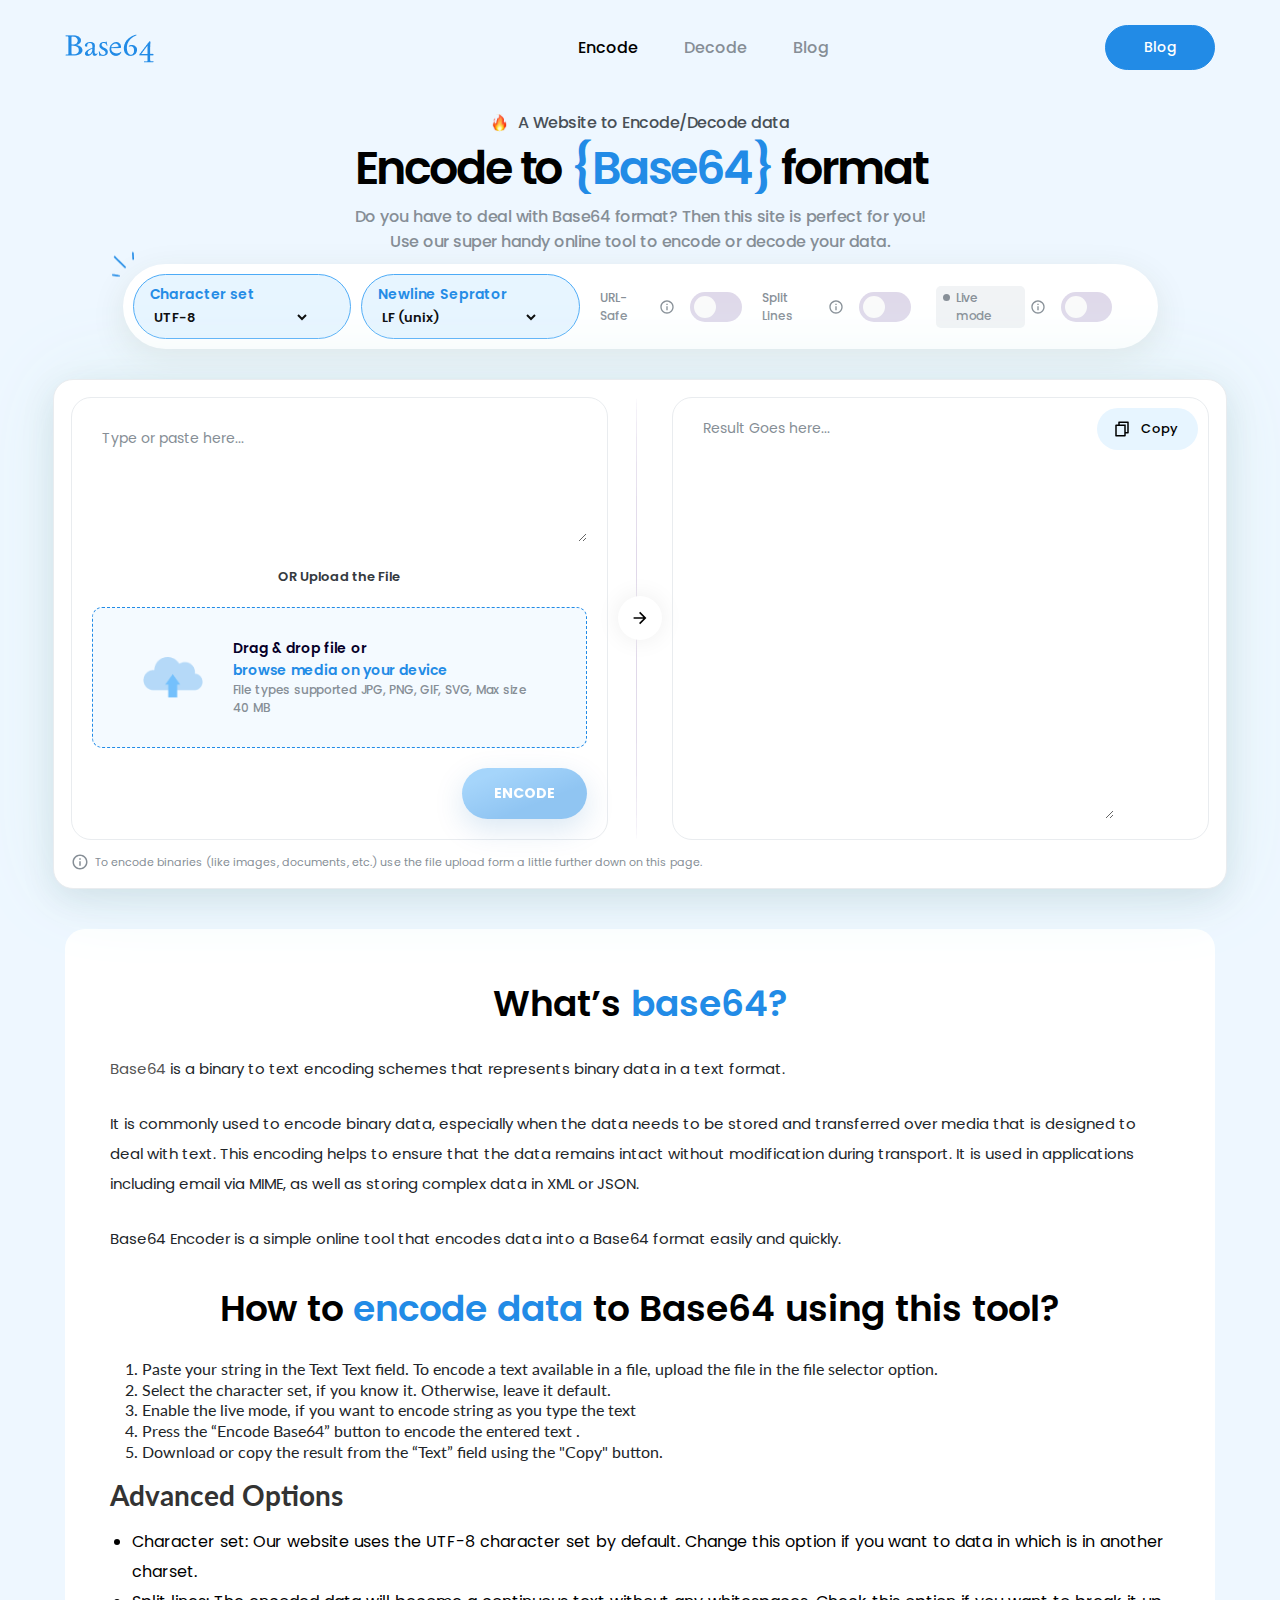
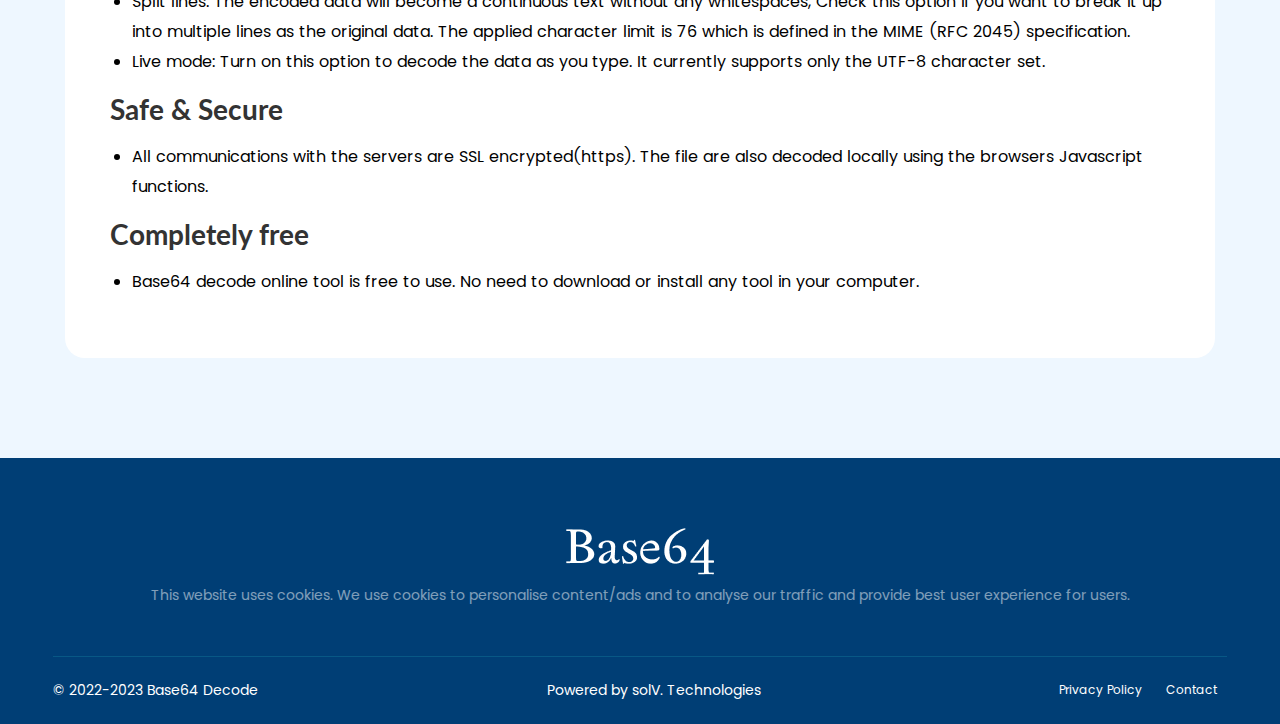
==== index.html @ da5b8008 "Updated the text and other things delivered by Delemont" ====
<!doctype html>
<html dir="ltr" lang="en-US">

<head>
    <title>Base64</title>
    <link type="image/x-icon" rel="shortcut icon" href="assets/images/logoicon.png" />
    <!-- Required meta tags -->
    <meta charset="UTF-8" />
    <meta name="HandheldFriendly" content="true">
    <meta name="viewport" content="width=device-width, initial-scale=1.0" />
    <meta name="description" content="Online tool to Encode data to a Base64 format." />
    <meta name="keywords" content="base64, Encode, online, tool" />
    <meta name="robots" content="index, follow" />
    <meta property="og:url" content="https://www.base64encode.pro/" />
    <meta property="og:site_name" content="Online Base64 Encoder" />
    <meta property="og:type" content="website" />
    <!-- <meta property="og:image" content="https://cdn.base64decode.org/assets/images/b64-fb.webp" />-->
    <meta property="og:title" content="Base64 Encoder - Online" />
    <meta property="og:description" content="Online tool to Encode data to a Base64 format." />
    <meta property="og:locale" content="en_US" />
    <link type="text/css" rel="stylesheet" href="https://fonts.googleapis.com/css?family=Lato:400,700" />
    <link type="text/css" rel="stylesheet" href="assets/css/all.min.css" />
    <link type="text/css" rel="stylesheet" href="assets/css/bootstrap.min.css" />
    <link type="text/css" rel="stylesheet" href="assets/css/jquery.fancybox.min.css" />
    <link type="text/css" rel="stylesheet" href="assets/font/stylesheet.css" />
    <link type="text/css" rel="stylesheet" href="assets/css/styles.css" />
    <link type="text/css" rel="stylesheet" href="assets/css/responsive.css" />
<script type="application/ld+json">
    {
      "@context": "https://schema.org",
      "@type": "SoftwareApplication",
      "name": "Base64 Online Encoder",
      "operatingSystem": "Windows 7, OS X 10.6, Android 1.6",
      "applicationCategory": "Converter",
      "featureList":"Encode data to Base64"
    }
    </script>
    <link type="text/css" rel="stylesheet" href="https://fonts.googleapis.com/css?family=Lato:400,700" />
    <link type="text/css" rel="stylesheet" href="assets/css/all.min.css" />
    <link type="text/css" rel="stylesheet" href="assets/css/bootstrap.min.css" />
    <link type="text/css" rel="stylesheet" href="assets/css/jquery.fancybox.min.css" />
    <link type="text/css" rel="stylesheet" href="assets/css/owl.carousel.min.css" />
    <link type="text/css" rel="stylesheet" href="assets/font/stylesheet.css" />
    <link type="text/css" rel="stylesheet" href="assets/css/styles.css" />
    <link type="text/css" rel="stylesheet" href="assets/css/responsive.css" />

</head>

<body>


    <style>
        li.nav-item.active a {
            color: black;
        }
    </style>
    <!--Header-->
    <!-- Home banner -->
    <header>
        <nav class="navbar navbar-expand-lg">
            <div class="container">
                <a class="navbar-brand" href="index.html"><img src="assets/images/logo.png" alt="logo"></a>
                <button class="navbar-toggler" type="button" data-toggle="collapse" data-target="#navbarNav"
                    aria-controls="navbarNav" aria-expanded="false" aria-label="Toggle navigation"><span
                        class="navbar-toggler-icon">
                        <div class="plate plate4" onclick="this.classList.toggle('active')">
                            <svg class="burger" version="1.1" height="100" width="100" viewBox="0 0 100 100">
                                <path class="line line1" d="M 50,35 H 30" />
                                <path class="line line2" d="M 50,35 H 70" />
                                <path class="line line3" d="M 50,50 H 30" />
                                <path class="line line4" d="M 50,50 H 70" />
                                <path class="line line5" d="M 50,65 H 30" />
                                <path class="line line6" d="M 50,65 H 70" />
                            </svg>
                            <svg class="x" version="1.1" height="100" width="100" viewBox="0 0 100 100">
                                <path class="line" d="M 34,32 L 66,68" />
                                <path class="line" d="M 66,32 L 34,68" />
                            </svg>
                        </div>
                    </span></button>
                <div class="collapse navbar-collapse" id="navbarNav">
                    <ul class="navbar-nav ">
                        <li class="nav-item ">
                            <a class="nav-link active" href="https://www.base64encode.pro">Encode</a>
                        </li>
                        <li class="nav-item">
                            <a class="nav-link " href="https://www.base64decode.pro">Decode</a>
                        </li>
                        <li class="nav-item">
                            <a class="nav-link " href="https://base64decode.pro/blog">Blog</a>
                        </li>
                        <!-- <li class="nav-item">
                            <a class="nav-link " href="#">About us</a>
                        </li> -->
                    </ul>

                    <div class="btns">
                        <!--<a href="#" class="borderred">Login</a>-->
                        <a href="https://www.base64decode.pro/blog" class="btnblack">Blog</a>
                    </div>
                </div>
            </div>
        </nav>
        <!-- Modal -->
    </header>
    <section class="herosection">
        <div class="container">
            <div class="row">
                <div class="herodetail">
                    <div class="encode">
                        <span class="data">
                            <img src="assets/images/fire.svg" alt="">
                            <p> A Website to Encode/Decode data</p>
                        </span>
                        <h2 class="encodeheading">Encode to <span> {Base64} </span> format</h2>
                        <p>Do you have to deal with Base64 format? Then this site is perfect for you! <br>
                            Use our super handy online tool to encode or decode your data.</p>
                    </div>
                    <div class="character">
                        <div class="setdetail">
                            <div class="set">
                                <h4>Character set</h4>
                                <select name="charset" id="LF (unix)">
                                    <option value="AUTO-DETECT">AUTO-DETECT</option>
                                    <optgroup label="Populars">
                                        <option value="UTF-8" selected>UTF-8</option>
                                        <option value="ASCII">ASCII</option>
                                        <option value="ISO-8859-1">ISO-8859-1</option>
                                        <option value="ISO-8859-2">ISO-8859-2</option>
                                        <option value="ISO-8859-6">ISO-8859-6</option>
                                        <option value="ISO-8859-15">ISO-8859-15</option>
                                        <option value="Windows-1252">Windows-1252</option>
                                    </optgroup>
                                    <optgroup label="Others">
                                        <option value="ArmSCII-8">ArmSCII-8</option>
                                        <option value="BIG-5">BIG-5</option>
                                        <option value="CP850">CP850</option>
                                        <option value="CP866">CP866</option>
                                        <option value="CP932">CP932</option>
                                        <option value="CP936">CP936</option>
                                        <option value="CP950">CP950</option>
                                        <option value="CP50220">CP50220</option>
                                        <option value="CP50221">CP50221</option>
                                        <option value="CP50222">CP50222</option>
                                        <option value="CP51932">CP51932</option>
                                        <option value="EUC-CN">EUC-CN</option>
                                        <option value="EUC-JP">EUC-JP</option>
                                        <option value="EUC-KR">EUC-KR</option>
                                        <option value="EUC-TW">EUC-TW</option>
                                        <option value="GB18030">GB18030</option>
                                        <option value="HZ">HZ</option>
                                        <option value="ISO-2022-JP">ISO-2022-JP</option>
                                        <option value="ISO-2022-KR">ISO-2022-KR</option>
                                        <option value="ISO-8859-3">ISO-8859-3</option>
                                        <option value="ISO-8859-4">ISO-8859-4</option>
                                        <option value="ISO-8859-5">ISO-8859-5</option>
                                        <option value="ISO-8859-7">ISO-8859-7</option>
                                        <option value="ISO-8859-8">ISO-8859-8</option>
                                        <option value="ISO-8859-9">ISO-8859-9</option>
                                        <option value="ISO-8859-10">ISO-8859-10</option>
                                        <option value="ISO-8859-13">ISO-8859-13</option>
                                        <option value="ISO-8859-14">ISO-8859-14</option>
                                        <option value="ISO-8859-16">ISO-8859-16</option>
                                        <option value="JIS">JIS</option>
                                        <option value="KOI8-R">KOI8-R</option>
                                        <option value="KOI8-U">KOI8-U</option>
                                        <option value="SJIS">SJIS</option>
                                        <option value="UCS-2">UCS-2</option>
                                        <option value="UCS-2BE">UCS-2BE</option>
                                        <option value="UCS-2LE">UCS-2LE</option>
                                        <option value="UCS-4">UCS-4</option>
                                        <option value="UCS-4BE">UCS-4BE</option>
                                        <option value="UCS-4LE">UCS-4LE</option>
                                        <option value="UHC">UHC</option>
                                        <option value="UTF-7">UTF-7</option>
                                        <option value="UTF-16">UTF-16</option>
                                        <option value="UTF-16BE">UTF-16BE</option>
                                        <option value="UTF-16LE">UTF-16LE</option>
                                        <option value="UTF-32">UTF-32</option>
                                        <option value="UTF-32BE">UTF-32BE</option>
                                        <option value="UTF-32LE">UTF-32LE</option>
                                        <option value="UTF7-IMAP">UTF7-IMAP</option>
                                        <option value="Windows-1251">Windows-1251</option>
                                        <option value="Windows-1254">Windows-1254</option>
                                    </optgroup>
                                </select>
                            </div>
                            <div class="set">
                                <h4>Newline Seprator</h4>
                                <select name="LF (unix)" id="LF (unix)">
                                    <option value="UTF - 8">LF (unix) </option>
                                    <option value="UTF - 8">LF (unix)</option>
                                    <option value="UTF - 8">LF (unix)</option>
                                </select>
                            </div>
                        </div>
                        <div class="setdetailbtn">
                            <div class="lines">
                                <h4>URL-Safe</h4>
                                <span><svg width="16" height="16" viewBox="0 0 16 16" fill="none"
                                        xmlns="http://www.w3.org/2000/svg">
                                        <g clip-path="url(#clip0_33_264)">
                                            <path
                                                d="M7.99992 14.6667C4.31792 14.6667 1.33325 11.682 1.33325 8C1.33325 4.318 4.31792 1.33334 7.99992 1.33334C11.6819 1.33334 14.6666 4.318 14.6666 8C14.6666 11.682 11.6819 14.6667 7.99992 14.6667ZM7.99992 13.3333C9.41441 13.3333 10.771 12.7714 11.7712 11.7712C12.7713 10.771 13.3333 9.41449 13.3333 8C13.3333 6.58551 12.7713 5.22896 11.7712 4.22877C10.771 3.22857 9.41441 2.66667 7.99992 2.66667C6.58543 2.66667 5.22888 3.22857 4.22868 4.22877C3.22849 5.22896 2.66659 6.58551 2.66659 8C2.66659 9.41449 3.22849 10.771 4.22868 11.7712C5.22888 12.7714 6.58543 13.3333 7.99992 13.3333ZM7.33325 4.66667H8.66659V6H7.33325V4.66667ZM7.33325 7.33334H8.66659V11.3333H7.33325V7.33334Z"
                                                fill="#868E96" />
                                        </g>
                                        <defs>
                                            <clipPath id="clip0_33_264">
                                                <rect width="16" height="16" fill="white" />
                                            </clipPath>
                                        </defs>
                                    </svg>

                                </span>
                                <input type="checkbox" hidden="hidden" id="username">
                                <label class="switch" for="username"></label>
                            </div>
                            <div class="lines">
                                <h4>Split Lines</h4>
                                <span><svg width="16" height="16" viewBox="0 0 16 16" fill="none"
                                        xmlns="http://www.w3.org/2000/svg">
                                        <g clip-path="url(#clip0_33_264)">
                                            <path
                                                d="M7.99992 14.6667C4.31792 14.6667 1.33325 11.682 1.33325 8C1.33325 4.318 4.31792 1.33334 7.99992 1.33334C11.6819 1.33334 14.6666 4.318 14.6666 8C14.6666 11.682 11.6819 14.6667 7.99992 14.6667ZM7.99992 13.3333C9.41441 13.3333 10.771 12.7714 11.7712 11.7712C12.7713 10.771 13.3333 9.41449 13.3333 8C13.3333 6.58551 12.7713 5.22896 11.7712 4.22877C10.771 3.22857 9.41441 2.66667 7.99992 2.66667C6.58543 2.66667 5.22888 3.22857 4.22868 4.22877C3.22849 5.22896 2.66659 6.58551 2.66659 8C2.66659 9.41449 3.22849 10.771 4.22868 11.7712C5.22888 12.7714 6.58543 13.3333 7.99992 13.3333ZM7.33325 4.66667H8.66659V6H7.33325V4.66667ZM7.33325 7.33334H8.66659V11.3333H7.33325V7.33334Z"
                                                fill="#868E96" />
                                        </g>
                                        <defs>
                                            <clipPath id="clip0_33_264">
                                                <rect width="16" height="16" fill="white" />
                                            </clipPath>
                                        </defs>
                                    </svg>

                                </span>
                                <input type="checkbox" hidden="hidden" id="username1">
                                <label class="switch" for="username1"></label>
                            </div>

                            <div class="livedemo">
                                <h4>Live mode</h4>
                                <span><svg width="16" height="16" viewBox="0 0 16 16" fill="none"
                                        xmlns="http://www.w3.org/2000/svg">
                                        <g clip-path="url(#clip0_33_264)">
                                            <path
                                                d="M7.99992 14.6667C4.31792 14.6667 1.33325 11.682 1.33325 8C1.33325 4.318 4.31792 1.33334 7.99992 1.33334C11.6819 1.33334 14.6666 4.318 14.6666 8C14.6666 11.682 11.6819 14.6667 7.99992 14.6667ZM7.99992 13.3333C9.41441 13.3333 10.771 12.7714 11.7712 11.7712C12.7713 10.771 13.3333 9.41449 13.3333 8C13.3333 6.58551 12.7713 5.22896 11.7712 4.22877C10.771 3.22857 9.41441 2.66667 7.99992 2.66667C6.58543 2.66667 5.22888 3.22857 4.22868 4.22877C3.22849 5.22896 2.66659 6.58551 2.66659 8C2.66659 9.41449 3.22849 10.771 4.22868 11.7712C5.22888 12.7714 6.58543 13.3333 7.99992 13.3333ZM7.33325 4.66667H8.66659V6H7.33325V4.66667ZM7.33325 7.33334H8.66659V11.3333H7.33325V7.33334Z"
                                                fill="#868E96" />
                                        </g>
                                        <defs>
                                            <clipPath id="clip0_33_264">
                                                <rect width="16" height="16" fill="white" />
                                            </clipPath>
                                        </defs>
                                    </svg>

                                </span>
                                <input type="checkbox" hidden="hidden" id="username3">
                                <label class="switch" for="username3"></label>
                            </div>
                        </div>
                    </div>
                </div>
                <div class="uploaddetail">
                    <div class="row ">
                        <div class="col-lg-6">
                            <div class="upload formcode" type="text">
                                <!-- <input class="type" type="text"  placeholder="Type or paste here..."> -->
                                <textarea name="encoded" id="encoded" cols="68" rows="5"
                                    placeholder="Type or paste here..."></textarea>


                                <h4>OR Upload the File</h4>
                                <form class="form-container" id="upload_form" enctype="multipart/form-data"
                                    method="post">
                                    <div class="upload-files-container">

                                        <div class="drag-file-area">
                                            <div class="uploadimg">
                                                <img src="assets/images/upload.png" alt="">
                                            </div>
                                            <span class="material-icons-outlined upload-icon"> </span>
                                            <div class="up">
                                                <div class="dragdop">
                                                    <h3 class="dynamic-message"> Drag & drop file or </h3>
                                                    <label class="label">
                                                        <span class="browse-files">
                                                            <input type="file" class="default-file-input" name="files"
                                                                id="files" onchange="readURL(this);" accept="image/*" />
                                                            <span class="browse-files-text"> browse
                                                                media on your
                                                                device
                                                            </span>
                                                        </span>
                                                    </label>

                                                </div>
                                                <p> File types supported JPG, PNG, GIF, SVG, Max size 40 MB</p>
                                                <button class="file-upload-btn" type="button"
                                                    onclick="$('.file-upload-input').trigger( 'click' )">Add
                                                    Image</button>
                                            </div>
                                        </div>

                                        <span class="cannot-upload-message"> <span
                                                class="material-icons-outlined">error</span>
                                            Please select a file first
                                            <span class="material-icons-outlined cancel-alert-button">cancel</span>
                                        </span>

                                        <div class="file-upload-content" style="display: none;">
                                            <div class="image-title-wrap">
                                                <div class="file-info">
                                                    <span class="material-icons-outlined file-icon">
                                                        <i class="fas fa-file"></i>
                                                    </span> |
                                                    <span class="image-title"> </span>
                                                    <span class="file-size"></span>




                                                    <!-- <div id="uploaded_image" class="row mt-5"></div> -->
                                                </div>
                                                <button type="button" onclick="removeUpload()" class="remove-image">
                                                    <span class="material-icons remove-file-icon"><svg width="20"
                                                            height="20" viewBox="0 0 20 20" fill="none"
                                                            xmlns="http://www.w3.org/2000/svg">
                                                            <path
                                                                d="M10.0001 18.3337C5.39758 18.3337 1.66675 14.6028 1.66675 10.0003C1.66675 5.39783 5.39758 1.66699 10.0001 1.66699C14.6026 1.66699 18.3334 5.39783 18.3334 10.0003C18.3334 14.6028 14.6026 18.3337 10.0001 18.3337ZM10.0001 8.82199L7.64341 6.46449L6.46425 7.64366L8.82175 10.0003L6.46425 12.357L7.64341 13.5362L10.0001 11.1787L12.3567 13.5362L13.5359 12.357L11.1784 10.0003L13.5359 7.64366L12.3567 6.46449L10.0001 8.82199Z"
                                                                fill="#CED4DA" />
                                                        </svg>
                                                    </span>
                                                </button>
                                                <div id="up-progress" class="up-progress">
                                                    <div id="up-bar"></div>
                                                    <div id="up-percent">0%</div>
                                                </div>

                                                <!-- <progress id="progressBar" value="0" max="100"
                                                style="width:100%;"></progress> -->

                                                <h3 id="status"></h3>
                                                <p id="loaded_n_total"></p>

                                            </div>
                                        </div>
                                        <button type="button" class="upload-button"> Upload </button>
                                    </div>
                                </form>
                                <a href="#" id="" class="encodebtn">ENCODE</a>
                                <a href="#" id="" class="encodebtn2">ENCODE</a>
                            </div>
                        </div>

                        <div class="col-lg-6">
                            <div class="copy">
                                <textarea id="base64" cols="68" rows="5" placeholder="Result Goes here..."
                                    readonly></textarea>
                                <div class="file-upload-content" style="display: none;">

                                    <div class="image-title-wrap" id="text-val">
                                        <div class="file-info"> <span
                                                class="material-icons-outlined file-icon">description</span> |
                                            <span class="image-title"> </span> <span class="file-size">
                                            </span>
                                        </div>
                                        <button type="button" onclick="removeUpload()" class="remove-image">

                                            <span class="material-icons remove-file-icon"><svg width="20" height="20"
                                                    viewBox="0 0 20 20" fill="none" xmlns="http://www.w3.org/2000/svg">
                                                    <path
                                                        d="M10.0001 18.3337C5.39758 18.3337 1.66675 14.6028 1.66675 10.0003C1.66675 5.39783 5.39758 1.66699 10.0001 1.66699C14.6026 1.66699 18.3334 5.39783 18.3334 10.0003C18.3334 14.6028 14.6026 18.3337 10.0001 18.3337ZM10.0001 8.82199L7.64341 6.46449L6.46425 7.64366L8.82175 10.0003L6.46425 12.357L7.64341 13.5362L10.0001 11.1787L12.3567 13.5362L13.5359 12.357L11.1784 10.0003L13.5359 7.64366L12.3567 6.46449L10.0001 8.82199Z"
                                                        fill="#CED4DA" />
                                                </svg>
                                            </span>

                                        </button>
                                    </div>
                                    <div class="download">
                                        <span>Here is decode File</span>
                                        <img src="assets/images/line.png" alt="">
                                        <button id="dwn-btn">Download</button>
                                    </div>
                                </div>

                                <button id="copy" type="button"><svg width="18" height="18" viewBox="0 0 18 18"
                                        fill="none" xmlns="http://www.w3.org/2000/svg">
                                        <g clip-path="url(#clip0_46_836)">
                                            <path
                                                d="M5.25 4.5V2.25C5.25 2.05109 5.32902 1.86032 5.46967 1.71967C5.61032 1.57902 5.80109 1.5 6 1.5H15C15.1989 1.5 15.3897 1.57902 15.5303 1.71967C15.671 1.86032 15.75 2.05109 15.75 2.25V12.75C15.75 12.9489 15.671 13.1397 15.5303 13.2803C15.3897 13.421 15.1989 13.5 15 13.5H12.75V15.75C12.75 16.164 12.4125 16.5 11.9948 16.5H3.00525C2.90635 16.5006 2.8083 16.4816 2.71674 16.4442C2.62519 16.4068 2.54192 16.3517 2.47174 16.282C2.40156 16.2123 2.34584 16.1294 2.30779 16.0381C2.26974 15.9468 2.2501 15.8489 2.25 15.75L2.25225 5.25C2.25225 4.836 2.58975 4.5 3.0075 4.5H5.25ZM3.75225 6L3.75 15H11.25V6H3.75225ZM6.75 4.5H12.75V12H14.25V3H6.75V4.5Z"
                                                fill="black" />
                                        </g>
                                        <defs>
                                            <clipPath id="clip0_46_836">
                                                <rect width="18" height="18" fill="white" />
                                            </clipPath>
                                        </defs>
                                    </svg>
                                    Copy<span class="copiedtext" aria-hidden="true">Copied</span></button>

                            </div>

                        </div>
                        <span class="rightarrow"><svg width="25" height="24" viewBox="0 0 25 24" fill="none"
                                xmlns="http://www.w3.org/2000/svg">
                                <g clip-path="url(#clip0_83_471)">
                                    <path
                                        d="M16.672 11L11.308 5.636L12.722 4.222L20.5 12L12.722 19.778L11.308 18.364L16.672 13H4.5V11H16.672Z"
                                        fill="black" />
                                </g>
                                <defs>
                                    <clipPath id="clip0_83_471">
                                        <rect width="24" height="24" fill="white" transform="translate(0.5)" />
                                    </clipPath>
                                </defs>
                            </svg>
                        </span>
                    </div>
                    <div class="letsgo">
                        <p>Do you want decode more?</p>
                        <a href="#" onClick="location.reload();">Let’s GO</a>
                    </div>
                    <span class="encodes"><svg width="18" height="18" viewBox="0 0 18 18" fill="none"
                            xmlns="http://www.w3.org/2000/svg">
                            <g clip-path="url(#clip0_26_198)">
                                <path
                                    d="M9 16.5C4.85775 16.5 1.5 13.1423 1.5 9C1.5 4.85775 4.85775 1.5 9 1.5C13.1423 1.5 16.5 4.85775 16.5 9C16.5 13.1423 13.1423 16.5 9 16.5ZM9 15C10.5913 15 12.1174 14.3679 13.2426 13.2426C14.3679 12.1174 15 10.5913 15 9C15 7.4087 14.3679 5.88258 13.2426 4.75736C12.1174 3.63214 10.5913 3 9 3C7.4087 3 5.88258 3.63214 4.75736 4.75736C3.63214 5.88258 3 7.4087 3 9C3 10.5913 3.63214 12.1174 4.75736 13.2426C5.88258 14.3679 7.4087 15 9 15ZM8.25 5.25H9.75V6.75H8.25V5.25ZM8.25 8.25H9.75V12.75H8.25V8.25Z"
                                    fill="#868E96" />
                            </g>
                            <defs>
                                <clipPath id="clip0_26_198">
                                    <rect width="18" height="18" fill="white" />
                                </clipPath>
                            </defs>
                        </svg>
                        <p class="page">To encode binaries (like images, documents, etc.) use the file upload form a
                            little
                            further down on this page.</p>
                    </span>
                </div>
            </div>
            <div class="base">
                <h2>What’s <span> base64?</span></h2>
                <p><a href="https://en.wikipedia.org/wiki/Base64">Base64</a> is a binary to text encoding schemes that represents binary data in a text format. </p>
                    
                
                <p>It is commonly used to encode binary data, especially when
                    the data needs to be stored and transferred over media that is designed to deal with text. This
                    encoding helps to ensure that the data remains intact without modification during transport. It is used in applications including email via MIME, as well as storing complex data
                    in
                    XML or JSON.</p>

                <p>   Base64 Encoder is a simple online tool that encodes data into a Base64
                        format easily and quickly.</p>
                <div itemscope itemtype="https://schema.org/HowTo">
                    <h2 itemprop="name">How to <span>encode data</span> to Base64 using this tool?</h2>
                    <meta itemprop="totalTime" content="PT18S"/>
                    <span itemprop="estimatedCost" itemscope itemtype="http://schema.org/MonetaryAmount">
                        <meta itemprop="currency" content="USD"/>
                        <meta itemprop="value" content="0"/>
                    </span>
                    <ol>
                        <li itemprop="step" itemscope itemtype="https://schema.org/HowToStep">
                            Paste your string in the Text Text field. To encode a text available in a file, upload the file in the file selector option.
                        </li>
                        <li itemprop="step" itemscope itemtype="https://schema.org/HowToStep">
                            <span itemprop="text">Select the character set, if you know it. Otherwise, leave it default.</span>
                        </li>
                        <li itemprop="step" itemscope itemtype="https://schema.org/HowToStep">
                            <span itemprop="text">Enable the live mode, if you want to encode string as you type the text</span>
                        </li>
                        <li itemprop="step" itemscope itemtype="https://schema.org/HowToStep">
                            <span itemprop="text">Press the “Encode Base64” button to encode the entered text .</span>
                        </li>
                        <li itemprop="step" itemscope itemtype="https://schema.org/HowToStep">
                            <span itemprop="text">Download or copy the result from the “Text” field using the "Copy" button.</span>
                        </li>
                    </ol>
                </div>
                
                <h3>Advanced Options</h3>
                <ul>
                    <li>Character set: Our website uses the UTF-8 character set by default. Change this option if you want to data in which is in another charset. 
                        </li>
                    
                    <li>Split lines: The encoded data will become a continuous text without any whitespaces,
                        Check this option if you want to break it up into multiple lines as the original data. The applied character limit is 76 which is
                        defined in the MIME (RFC 2045) specification.</li>
                   
                    <li>Live mode: Turn on this option to decode the data as you type. It currently supports only the UTF-8 character set.</li>
                </ul>

                <h3>Safe & Secure</h3>
                <ul>
                    <li>All communications with the servers are SSL encrypted(https). The file are also decoded locally using the browsers Javascript functions. 
                        </li>
                </ul>
                <h3>Completely free</h3>
                <ul>
                    <li>Base64 decode online tool is free to use. No need to download or install any tool in your computer. 
                    </li>
                </ul>
                
                
            </div>
        </div>
    </section>

    <!-- Footer -->
     <!-- Footer -->
     <footer>
        <div class="container">
            <div class="row">
                <div class="footerdetail">
                    <a href="#"><img src="assets/images/footerlogo.png" alt=""></a>
                    <p>This website uses cookies. We use cookies to personalise content/ads and to analyse our traffic and provide best user experience for users. 
                    </p>

                </div>
             <!-- <ul class="privacydetail">
                
                    <li><a href="#"> Privacy policy</a></li>
                    <li><a href="#">Contact</a></li>
                </ul>-->
                <div class="coprights">
                    <p> © 2022-2023 <a href="mailto:base64decodepro@gmail.com">Base64 Decode </a></p>
                    <p> Powered by solV. Technologies</a></p>
                    <div class="terms">
                        <div class="policy">
                            <a href="https://www.base64decode.pro/blog/privacy-policy/"> Privacy Policy</a>
                            <a href="https://www.base64decode.pro/blog/contact/">Contact</a>
                        </div>
                        <!-- <ul class="icondegtail">
                            <li>
                                <a href="#"><svg width="10" height="16" viewBox="0 0 10 16" fill="none"
                                        xmlns="http://www.w3.org/2000/svg">
                                        <path
                                            d="M3.23493 15.1965L3.21446 8.89954H0.535889V6.20085H3.21446V4.40172C3.21446 1.97362 4.70688 0.803467 6.85676 0.803467C7.88658 0.803467 8.77166 0.880712 9.02958 0.915238V3.45274L7.53853 3.45343C6.36931 3.45343 6.14292 4.0132 6.14292 4.83463V6.20085H9.46446L8.5716 8.89954H6.14291V15.1965H3.23493Z"
                                            fill="white" />
                                    </svg>
                                </a>
                            </li>
                             <li>
                                <a href="#">
                                    <svg width="14" height="14" viewBox="0 0 14 14" fill="none"
                                        xmlns="http://www.w3.org/2000/svg">
                                        <path
                                            d="M10.3679 4.44232C10.7987 4.44232 11.1479 4.09311 11.1479 3.66232C11.1479 3.23154 10.7987 2.88232 10.3679 2.88232C9.93711 2.88232 9.58789 3.23154 9.58789 3.66232C9.58789 4.09311 9.93711 4.44232 10.3679 4.44232Z"
                                            fill="white" />
                                        <path fill-rule="evenodd" clip-rule="evenodd"
                                            d="M3.75 7C3.75 8.79238 5.20763 10.25 7 10.25C8.79238 10.25 10.25 8.79238 10.25 7C10.25 5.20763 8.79238 3.75 7 3.75C5.20763 3.75 3.75 5.20763 3.75 7ZM5.375 7C5.375 6.10381 6.10381 5.375 7 5.375C7.89619 5.375 8.625 6.10381 8.625 7C8.625 7.89619 7.89619 8.625 7 8.625C6.10381 8.625 5.375 7.89619 5.375 7Z"
                                            fill="white" />
                                        <path fill-rule="evenodd" clip-rule="evenodd"
                                            d="M3.75 13.5H10.25C11.9205 13.5 13.5 11.9205 13.5 10.25V3.75C13.5 2.0795 11.9205 0.5 10.25 0.5H3.75C2.0795 0.5 0.5 2.0795 0.5 3.75V10.25C0.5 11.9205 2.0795 13.5 3.75 13.5ZM2.125 3.75C2.125 2.99031 2.99031 2.125 3.75 2.125H10.25C11.0097 2.125 11.875 2.99031 11.875 3.75V10.25C11.875 11.0097 11.0097 11.875 10.25 11.875H3.75C2.97569 11.875 2.125 11.0243 2.125 10.25V3.75Z"
                                            fill="white" />
                                    </svg>

                                </a>
                            </li>
                            <li>
                                <a href="#">
                                    <svg width="16" height="12" viewBox="0 0 16 12" fill="none"
                                        xmlns="http://www.w3.org/2000/svg">
                                        <path
                                            d="M15.1431 1.50218C14.6074 1.77205 14.0717 1.862 13.4467 1.95196C14.0717 1.59213 14.5181 1.0524 14.6967 0.332745C14.161 0.69257 13.536 0.872483 12.8217 1.0524C12.286 0.512657 11.4824 0.152832 10.6789 0.152832C9.16099 0.152832 7.82171 1.50218 7.82171 3.12139C7.82171 3.39126 7.82171 3.57117 7.91099 3.75109C5.50028 3.66113 3.26814 2.4917 1.83956 0.69257C1.57171 1.14235 1.48242 1.59213 1.48242 2.22183C1.48242 3.21135 2.01814 4.11091 2.82171 4.65065C2.37528 4.65065 1.92885 4.47074 1.48242 4.29082C1.48242 5.73012 2.46456 6.89956 3.80385 7.16943C3.53599 7.25938 3.26814 7.25938 3.00028 7.25938C2.82171 7.25938 2.64314 7.25938 2.46456 7.16943C2.82171 8.33886 3.89314 9.23842 5.23242 9.23842C4.25028 10.048 3.00028 10.4978 1.57171 10.4978C1.30385 10.4978 1.12528 10.4978 0.857422 10.4978C2.19671 11.3074 3.71456 11.8472 5.32171 11.8472C10.6789 11.8472 13.6253 7.34934 13.6253 3.48122C13.6253 3.39126 13.6253 3.21135 13.6253 3.12139C14.2503 2.67161 14.786 2.13187 15.1431 1.50218Z"
                                            fill="white" />
                                    </svg>
                                </a>
                            </li>-->
                        </ul>
                    </div>

                </div>

            </div>
    </footer>
    <a onclick="topFunction()" id="myBtn" title="Go to top" style="display: block;"></a>

    <!-- Optional JavaScript -->
    <script src="assets/js/jquery.min.js"></script>
    <script src="assets/js/bootstrap.bundle.min.js"></script>
    <script src="assets/js/jquery.fancybox.min.js"></script>
    <script src="assets/js/owl.carousel.min.js"></script>
    <script src="assets/js/fontawesome.js"></script>
    <script src="assets/js/stats.min.js"></script>
    <script src="assets/js/custom.js"></script>
    <script>
        $(document).ready(function () {

            $("#navbarNav .navbar-nav  li").click(function () {

                $("#navbarNav .navbar-nav li").removeClass("active");
                $(this).addClass("active");
            });

        });
        $(document).ready(function () {
            $("#username3").click(function () {
                // $("#encoded").attr('disabled', !$("#encoded").attr('disabled'));
                // $("#encodeded").attr('disabled', !$("#encodeded").attr('disabled'));
                $(".default-file-input").attr('disabled', !$(".default-file-input").attr('disabled'));
                $(".encodebtn").attr('disabled', !$(".encodebtn").attr('disabled'));
                $('.encodebtn,.drag-file-area ,.file-block').toggleClass("disable");
                $('.livedemo h4').toggleClass("livedemoactive");
                $('textarea#encoded').toggleClass("encodeenable");
                $('.formcode').addClass("formcode2");
                $('html').removeClass("uploadfile");
                $('html').removeClass("fileuploadsmain");

                $('.formcode').toggleClass("formcode3");

            });
        });

        $("#files").click(function () {
            $('html').addClass("fileuploads");
        })

        $(document).ready(function () {
            $('#username3').click(function () {
                $('#encoded').val('');
                $('#encodeded').val('');
                // $('#base64').val('');
                $('.formcode3').removeClass("valid");
            });
        });


        $(document).ready(function () {




            $('#encoded').on('keyup', function () {
                if ($('#encoded').val() == '') {
                    $(".formcode").removeClass('valid');
                } else {
                    $(".formcode").addClass('valid');
                }
            })
        });


        $(document).ready(function () {




            $('#encodeded').on('keyup', function () {
                if ($('#encodeded').val() == '') {
                    $(".formcode").removeClass('valid');
                } else {
                    $(".formcode").addClass('valid');
                }
            })
        });


        $(document).ready(function () {
            $(".remove-image").click(function () {
                $('html').removeClass('uploadfile');

            });
        });
    </script>




    <script>
        // encode
        $('#encoded').keyup(function () {
            processChange();
        });

        $('#encoded').on('drop', function (e) {
            e.preventDefault();
            e.stopPropagation();
            var file = e.originalEvent.dataTransfer.files[0];
            var r = new FileReader();
            r.readAsDataURL(file);
        });

        $('#copy').click(function () {
            $('#base64').select();
            try {
                var success = document.execCommand('copy');
                if (!success)
                    throw 'shucks';
            } catch (e) {
                window.prompt('Your browser doesn\'t support auto-copying, please copy the preselected text below:', $(
                    '#base64').text());
            }
        });

        function processChange() {
            var newVal = '';
            var inputVal = $('#encoded').val();
            newVal = window.btoa(inputVal);

            $('.encodebtn').click(function () {
                $('#base64').text(newVal);
            })




            $('.formcode3').keyup(function () {
                $('#base64').text(newVal);
            })



        }

        // decode


        $('#encodeded').keyup(function () {
            processChange2();
        });

        $('#encodeded').on('drop', function (e) {
            e.preventDefault();
            e.stopPropagation();
            var file = e.originalEvent.dataTransfer.files[0];
            var r = new FileReader();
            r.readAsDataURL(file);
        });

        $('#copy').click(function () {
            $('#base64').select();
            try {
                var success = document.execCommand('copy');
                if (!success)
                    throw 'shucks';
            } catch (e) {
                window.prompt('Your browser doesn\'t support auto-copying, please copy the preselected text below:', $(
                    '#base642').text());
            }
        });
        $('#files').attr('title', '');

        function processChange2() {
            var newVal = '';
            var inputVal = $('#encodeded').val();
            newVal = window.atob(inputVal);
            $('#encodebtns').click(function () {
                $('#base64').text(newVal);
            })
            $('.formcode3').keyup(function () {
                $('#base64').text(newVal);
            })
        }
    </script>

    <script>
        function _(el) {
            return document.getElementById(el);
        }

        function readURL(input) {

            if (input.files && input.files[0]) {

                var reader = new FileReader();

                reader.onload = function (e) {
                    $('.image-upload-wrap').hide();

                    $('.file-upload-image').attr('src', e.target.result);

                    $(".encodebtn2").click(function () {
                        $('.file-upload-content').show();
                        $('html').addClass('uploadfile');
                    })
                    $('.file-upload-content').show();


                    var files = _("files").files[0];
                    // alert(file.name+" | "+file.size+" | "+file.type);
                    var formdata = new FormData();
                    formdata.append("files", files);
                    var ajax = new XMLHttpRequest();
                    ajax.upload.addEventListener("progress", progressHandler, false);
                    ajax.addEventListener("load", completeHandler, false);

                    ajax.open("POST",
                        "upload.php"
                    ); // http://www.developphp.com/video/JavaScript/File-Upload-Progress-Bar-Meter-Tutorial-Ajax-PHP
                    //use file_upload_parser.php from above url
                    ajax.send(formdata);




                    $('html').addClass("fileuploadsmain");
                    $('.up-progress').toggleClass("up-progress2");
                    $('.encodebtn').addClass('encodebtnold');
                    $('.encodebtn2').addClass('encodebtn3');

                    $('.encodebtn3').addClass('encodebtnold');
                    $('.encodebtn4').addClass('encodebtn3');

                    $('.image-title').html(input.files[0].name);
                };

                reader.readAsDataURL(input.files[0]);

            } else {
                removeUpload();
            }


        }

        function removeUpload() {
            $('.file-upload-input').replaceWith($('.file-upload-input').clone());
            $('.file-upload-content').hide();
            $('.image-upload-wrap').show();
        }


        function progressHandler(event) {
            _("loaded_n_total").innerHTML = "Uploaded " + event.loaded + " bytes of " + event.total;
            var percent = (event.loaded / event.total) * 100;
            _("progressBar").value = Math.round(percent);
            _("status").innerHTML = Math.round(percent) + "% uploaded... please wait";
        }

        function completeHandler(event) {
            _("status").innerHTML = event.target.responseText;
            _("progressBar").value = 0; //wil clear progress bar after successful upload
        }


        $('.image-upload-wrap').bind('dragover', function () {
            $('.image-upload-wrap').addClass('image-dropping');

        });
        $('.image-upload-wrap').bind('dragleave', function () {
            $('.image-upload-wrap').removeClass('image-dropping');

        });
    </script>




</body>

</html>
---- assets/font/stylesheet.css ----
@font-face {
    font-family: 'Sedan';
    src: url('Sedan-Regular.woff2') format('woff2'),
        url('Sedan-Regular.woff') format('woff');
    font-weight: normal;
    font-style: normal;
    font-display: swap;
}

@font-face {
    font-family: 'Poppins';
    src: url('Poppins-Black.woff2') format('woff2'),
        url('Poppins-Black.woff') format('woff');
    font-weight: 900;
    font-style: normal;
    font-display: swap;
}

@font-face {
    font-family: 'Poppins';
    src: url('Poppins-ExtraBold.woff2') format('woff2'),
        url('Poppins-ExtraBold.woff') format('woff');
    font-weight: bold;
    font-style: normal;
    font-display: swap;
}

@font-face {
    font-family: 'Poppins';
    src: url('Poppins-Bold.woff2') format('woff2'),
        url('Poppins-Bold.woff') format('woff');
    font-weight: bold;
    font-style: normal;
    font-display: swap;
}

@font-face {
    font-family: 'Poppins';
    src: url('Poppins-Light.woff2') format('woff2'),
        url('Poppins-Light.woff') format('woff');
    font-weight: 300;
    font-style: normal;
    font-display: swap;
}

@font-face {
    font-family: 'Poppins';
    src: url('Poppins-Regular.woff2') format('woff2'),
        url('Poppins-Regular.woff') format('woff');
    font-weight: normal;
    font-style: normal;
    font-display: swap;
}

@font-face {
    font-family: 'Poppins';
    src: url('Poppins-SemiBold.woff2') format('woff2'),
        url('Poppins-SemiBold.woff') format('woff');
    font-weight: 600;
    font-style: normal;
    font-display: swap;
}

@font-face {
    font-family: 'Poppins';
    src: url('Poppins-Medium.woff2') format('woff2'),
        url('Poppins-Medium.woff') format('woff');
    font-weight: 500;
    font-style: normal;
    font-display: swap;
}

@font-face {
    font-family: 'Poppins';
    src: url('Poppins-Thin.woff2') format('woff2'),
        url('Poppins-Thin.woff') format('woff');
    font-weight: 100;
    font-style: normal;
    font-display: swap;
}

@font-face {
    font-family: 'Poppins';
    src: url('Poppins-ExtraLight.woff2') format('woff2'),
        url('Poppins-ExtraLight.woff') format('woff');
    font-weight: 200;
    font-style: normal;
    font-display: swap;
}
---- assets/css/styles.css ----
/*********************  Default-CSS  *********************/

input[type="file"]::-webkit-file-upload-button {
    cursor: pointer;
}

input[type="file"]::-moz-file-upload-button {
    cursor: pointer;
}

input[type="file"]::-ms-file-upload-button {
    cursor: pointer;
}

input[type="file"]::-o-file-upload-button {
    cursor: pointer;
}

input[type="file"],
a[href],
input[type='submit'],
input[type='button'],
input[type='image'],
label[for],
select,
button,
.pointer {
    cursor: pointer;
}

::-moz-focus-inner {
    border: 0px solid transparent;
}

::-webkit-focus-inner {
    border: 0px solid transparent;
}

*::-moz-selection {
    color: #fff;
    background: #000;
}

*::-webkit-selection {
    color: #fff;
    background: #000;
}

*::-webkit-input-placeholder {
    color: #333333;
    opacity: 1;
}

*:-moz-placeholder {
    color: #333333;
    opacity: 1;
}

*::-moz-placeholder {
    color: #333333;
    opacity: 1;
}

*:-ms-input-placeholder {
    color: #333333;
    opacity: 1;
}

html body {
    font-family: 'Lato', sans-serif;
    margin: 0;
    line-height: 1.3;
}

a,
div a:hover,
div a:active,
div a:focus,
button {
    text-decoration: none;
    -webkit-transition: all 0.5s ease 0s;
    -moz-transition: all 0.5s ease 0s;
    -ms-transition: all 0.5s ease 0s;
    -o-transition: all 0.5s ease 0s;
    transition: all 0.5s ease 0s;
}

a,
span,
div a:hover,
div a:active,
button {
    text-decoration: none;
}

*::after,
*::before,
* {
    -webkit-box-sizing: border-box;
    -moz-box-sizing: border-box;
    -ms-box-sizing: border-box;
    -o-box-sizing: border-box;
    box-sizing: border-box;
}

.no-list li,
.no-list ul,
.no-list ol,
footer li,
footer ul,
footer ol,
header li,
header ul,
header ol {
    list-style: inside none none;
}

.no-list ul,
.no-list ol,
footer ul,
footer ol,
header ul,
header ol {
    margin: 0;
    padding: 0;
}

a {
    outline: none;
    color: #555;
}

a:hover {
    color: #000;
}

body .clearfix,
body .clear {
    clear: both;
    line-height: 100%;
}

body .clearfix {
    height: auto;
}

* {
    outline: none !important;
}

table {
    border-collapse: collapse;
    border-spacing: 0;
}

ul:after,
li:after,
.clr:after,
.clearfix:after,
.container:after,
.grve-container:after {
    clear: both;
    display: block;
    content: "";
}

div input,
div select,
div textarea,
div button {
    font-family: 'Lato', sans-serif;
}

body h1,
body h2,
body h3,
body h4,
body h5,
body h6 {
    font-family: 'Lato', sans-serif;
    line-height: 120%;
    color: #333;
    font-weight: bold;
    margin: 0 0 15px;
}

body h1:last-child,
body h2:last-child,
body h3:last-child,
body h4:last-child,
body h5:last-child,
body h6:last-child {
    margin-bottom: 0;
}

div select {
    overflow: hidden;
    text-overflow: ellipsis;
    white-space: nowrap;
}

div select option {
    font-size: 13px;
    color: #333;
    padding: 2px 5px;
}

img {
    margin: 0 auto;
    max-width: 100%;
    max-height: 100%;
    width: auto;
    height: auto;
}

body p {
    color: #333;
    font-family: 'Lato', sans-serif;
    font-size: 15px;
    line-height: 140%;
    margin: 0 0 15px;
    padding: 0;
}

body p:empty {
    margin: 0;
    line-height: 0;
}

body p:last-child {
    margin-bottom: 0;
}

header.fixed ul li a.active {
    color: #ffff !important;
}

p strong {
    font-weight: bold;
}

.a-left {
    text-align: left;
}

textarea#encodeded {
    background: transparent;
}

.a-right {
    text-align: right;
}

.a-center {
    text-align: center;
}

label em {
    color: #ff0000;
    display: inline-block;
    font-style: normal;
    vertical-align: top;
    margin-left: 5px;
}

.hidden {
    display: none !important;
}

body .container {
    width: 100%;
    max-width: 1440px;
    padding: 0;
}


/*********************  scroll Hide  *********************/

html.show-menu {
    overflow: hidden;
}

html.show-menu body {
    overflow: hidden;
    height: 100%;
}


/*********************  Default-CSS close  *********************/


/*********************  Gapping  *********************/

section {
    padding-bottom: 60px;
    padding-top: 60px;
}


/*********************  Gapping close  *********************/


/*********************  Default-CSS  *********************/


/*********************  Common-Css  *******************/

.clr:after,
ul:after,
.clearfix:after,
li:after,
.grve-container:after {
    clear: both;
    display: block;
    content: "";
}

.btn.focus,
.btn:focus {
    box-shadow: none !important;
}

.form-control:focus {
    box-shadow: none !important;
}


/*********************  Common-Css Close  *******************/


/*********************  Header  *******************/
div#navbarNav {
    justify-content: center;
}

.btns {}

ul.navbar-nav {
    margin: auto;
}

a.borderred {
    width: 110px;
    height: 45px;
    display: flex;
    align-items: center;
    justify-content: center;
    border: 1px solid;
    border-radius: 50px;
}

a.btnblack {
    width: 110px;
    height: 45px;
    display: flex;
    align-items: center;
    justify-content: center;
    border: 1px solid black;
    border-radius: 50px;
    background: black;
    color: white;
    margin-left: 10px;
}

.btns {
    display: flex;
}

section.heresecrion {
    display: flex;
    align-items: center;
    height: 100vh;
}

ul.navbar-nav a {
    color: black;
}

header {
    left: 0;
    position: fixed;
    right: 0;
    top: 0;
    transform: all 0.5s;
    z-index: 999;
}

.cursor {
    position: fixed;
    top: 0;
    left: 0;
    z-index: 99999999;
    width: 50px;
    height: 50px;
    margin: -25px 0 0 -25px;
    opacity: 0;
    transition: opacity 0.2s cubic-bezier(0.165, 0.84, 0.44, 1);
    pointer-events: none;
}

.cursor--hover .cursor-inner {
    transform: scale(0.5);
    opacity: 0;
}

.cursor--hover .cursor-outer {
    transform: scale(1.4);
    border-color: #000;
    opacity: 1;
}

.cursor-move-inner {
    position: absolute;
    top: 50%;
    left: 50%;
    width: 6px;
    height: 6px;
    margin-top: -3px;
    margin-left: -3px;
}

.cursor-move-outer {
    position: absolute;
    top: 0;
    left: 0;
    width: 100%;
    height: 100%;
}

.cursor-inner {
    display: block;
    width: 100%;
    height: 100%;
    background: black;
    border-radius: 50%;
    transition: transform 0.4s cubic-bezier(0.23, 1, 0.32, 1), opacity 0.4s cubic-bezier(0.165, 0.84, 0.44, 1);
}

.cursor-outer {
    display: block;
    width: 100%;
    height: 100%;
    border: 1px solid black;
    border-radius: 50%;
    box-sizing: border-box;
    transition: border 0.4s cubic-bezier(0.165, 0.84, 0.44, 1), transform 0.4s cubic-bezier(0.23, 1, 0.32, 1), opacity 0.4s cubic-bezier(0.165, 0.84, 0.44, 1);
}

html:hover .cursor {
    opacity: 1;
}

a {
    transition: border 0.4s cubic-bezier(0.165, 0.84, 0.44, 1);
}

ul.navbar-nav a {
    margin: 0 15px;
}

nav.navbar.navbar-expand-lg {
    padding: 25px 0px;
    transition: all 0.5s;
}

header.fixed .navbar {
    box-shadow: 0px 5px 50px #0000000d;
    padding: 15px 0px;
    background: #003b72;
}

/*********************  Header Close  *******************/
a.btnblack:hover {
    background: transparent;
}

a.borderred:hover {
    color: white;
    background: #228BE6;
}

section.herosection {
    /* height: 100vh; */
    position: relative;
    /* align-items: center; */
    display: flex;
    justify-content: center;
    background: rgb(255, 255, 255);
    padding: 110px 0;
    background: #EEF7FF;
}

.base {
    background: #FFFFFF;
    border-radius: 20px;
    padding: 50px;
    margin-top: 47px;
}

.base p {
    font-family: 'Poppins';
    font-style: normal;
    font-weight: 400;
    font-size: 16px;
    line-height: 30px;
    color: #212529;
    margin-bottom: 30px;
}

ul li {
    font-family: 'Poppins';
    font-style: normal;
    font-weight: 400;
    font-size: 16px;
    line-height: 30px;
    color: #000000;
}

.base ul {
    padding-left: 22px;
}

/*********************  Home banner  *******************/


/*********************  Home banner Close  *******************/


/*********************  Content  *******************/


/*********************  Content Close  *******************/


/*********************  Footer  *******************/
ul.social {
    display: flex;
    align-items: center;
}

ul.social a {
    width: 40px;
    height: 40px;
    display: flex;
    alc: inherit;
    align-items: center;
    justify-content: center;
    border: 1px solid;
    border-radius: 50px;
    font-size: 16px;
}

ul.social li {
    margin-right: 10px;
}

ul.footermenu {
    display: flex;
    align-items: center;
    justify-content: space-around;
    text-align: center;
}

.contactbtns input {
    width: 100%;
    height: 50px;
    border-radius: 50px;
    border: 1px solid;
    padding: 0px 20px;
}

.contactbtns {
    position: relative;
}

.contactbtns a {
    width: 100px;
    height: 40px;
    background: black;
    border-radius: 50px;
    color: white;
    position: absolute;
    right: 6px;
    align-items: center;
    justify-content: center;
    display: flex;
    top: 50%;
    transform: translateY(-50%);
}

footer {
    padding: 70px 0px 21px 0;
    background: #003E75;
    text-align: center;
}

.coprights {
    padding: 20px 0px 0;
    margin-top: 50px;
    display: flex;
    justify-content: space-between;
    align-items: center;
    border-top: 1px solid #085885;
}

.coprights p {
    margin: 0;
    font-family: 'Poppins';
    font-style: normal;
    font-weight: 400;
    font-size: 14px;
    line-height: 26px;
    /* identical to box height, or 186% */
    text-align: center;
    color: #FFFFFF;
    mix-blend-mode: normal;
}

.footerlogo img {
    margin-bottom: 21px;
}

.footerlogo p {
    margin-bottom: 20px;
}

::-webkit-scrollbar {
    width: 5px;
}

/* Track */
::-webkit-scrollbar-track {
    background: #f1f1f1;
}

/* Handle */
::-webkit-scrollbar-thumb {
    background: #888;
}

ul.navbar-nav li a {
    font-family: 'Poppins';
    font-style: normal;
    font-weight: 500;
    font-size: 16px;
    line-height: 24px;
    /* identical to box height */
    text-align: center;

    /* Gray/6 */
    color: #868E96;
}

a.borderred {
    font-family: 'Poppins';
    font-style: normal;
    font-weight: 500;
    font-size: 14px;
    line-height: 21px;
    /* identical to box height */
    text-align: center;
    color: #868E96;
    border: 1px solid #DEE2E6;
    border-radius: 60px;
}

a.btnblack {
    font-family: 'Poppins';
    font-style: normal;
    font-weight: 500;
    font-size: 14px;
    line-height: 21px;
    /* identical to box height */
    text-align: center;

    /* White */
    color: #FFFFFF;
    background: #228BE6;
    border-radius: 60px;
    border: 1px solid #228BE6;
}

header {
    background: #EEF7FF;
}



/* checkboc 1 */
.switch {
    display: inline-block;
    position: relative;
    border-radius: 20px;
    background: #dfd9ea;
    transition: background 0.28s cubic-bezier(0.4, 0, 0.2, 1);
    vertical-align: middle;
    width: 52px;
    height: 30px;
    cursor: pointer;
}

.switch::before {
    content: '';
    position: absolute;
    top: 4px;
    left: 4px;
    width: 22px;
    height: 22px;
    background: #fafafa;
    border-radius: 50%;
    transition: left 0.28s cubic-bezier(0.4, 0, 0.2, 1), background 0.28s cubic-bezier(0.4, 0, 0.2, 1), box-shadow 0.28s cubic-bezier(0.4, 0, 0.2, 1);
}

.switch:active::before {
    box-shadow: 0 2px 8px rgba(0, 0, 0, 0.28), 0 0 0 20px rgba(128, 128, 128, 0.1);
}

input:checked+.switch {
    background: #228BE6;
}

input:checked+.switch::before {
    left: 27px;
    background: #fff;
}


.livedemo label {
    margin-left: 15px;
}

input:checked+.switch:active::before {
    box-shadow: 0 2px 8px rgba(0, 0, 0, 0.28), 0 0 0 20px rgba(0, 150, 136, 0.2);
}

/*********************  Footer Close  *******************/

.switch2 {
    display: inline-block;
    position: relative;
    width: 52px;
    height: 30px;
    border-radius: 20px;
    background: #dfd9ea;
    transition: background 0.28s cubic-bezier(0.4, 0, 0.2, 1);
    vertical-align: middle;
    cursor: pointer;
}

.switch2::before {
    content: '';
    position: absolute;
    top: 4px;
    left: 4px;
    width: 22px;
    height: 22px;
    background: #fafafa;
    border-radius: 50%;
    transition: left 0.28s cubic-bezier(0.4, 0, 0.2, 1), background 0.28s cubic-bezier(0.4, 0, 0.2, 1), box-shadow 0.28s cubic-bezier(0.4, 0, 0.2, 1);
}

.switch2:active::before {
    box-shadow: 0 2px 8px rgba(0, 0, 0, 0.28), 0 0 0 20px rgba(128, 128, 128, 0.1);
}

input:checked+.switch2 {
    background: #72da67;
}

input:checked+.switch2::before {
    left: 27px;
    background: #fff;
}

input:checked+.switch2:active::before {
    box-shadow: 0 2px 8px rgba(0, 0, 0, 0.28), 0 0 0 20px rgba(0, 150, 136, 0.2);
}

span.data {
    display: flex;
    align-items: center;
    justify-content: center;
}

span.data img {
    margin: 0;
    margin-right: 10px;
}

span.data p {
    font-family: 'Poppins';
    font-style: normal;
    font-weight: 500;
    font-size: 16px;
    line-height: 26px;
    color: #495057;
    margin: 0 !important;
}

h2.encodeheading {
    font-family: 'Poppins';
    font-style: normal;
    font-weight: 600;
    font-size: 45px;
    line-height: 65px;
    /* identical to box height */
    text-align: center;
    letter-spacing: -3px;
    color: #000000;
    margin-bottom: 3px;
}

h2.encodeheading span {
    color: #228BE6;
}

.encode p {
    font-family: 'Poppins';
    font-style: normal;
    font-weight: 500;
    font-size: 16px;
    line-height: 25px;
    text-align: center;
    letter-spacing: -0.5px;
    color: #868E96;
    margin-bottom: 10px !important;
}

.character {
    display: flex;
    align-items: center;
    background: #FFFFFF;
    box-shadow: 0px 10px 34px rgba(54, 71, 13, 0.1);
    border-radius: 60px;
    width: 86%;
    padding: 10px 30px 10px 10px;
    margin: auto;
    position: relative;
}

.lines {
    display: flex;
    align-items: center;
    margin: 0 15px;
}

ul.privacydetail li a:after {
    position: absolute;
    content: "";
    height: 4px;
    width: 4px;
    background: #228BE6;
    border-radius: 100%;
    top: 50%;
    right: -35px;
}

ul.privacydetail li:last-child a:after {
    display: none;
}

.livedemo {
    display: flex;
    align-items: center;
    margin: 0 15px;
}

.set h4 {
    font-family: 'Poppins';
    font-style: normal;
    font-weight: 600;
    font-size: 14px;
    line-height: 18px;
    /* identical to box height */
    letter-spacing: -0.01em;

    /* Main */
    color: #228BE6;
    margin-bottom: 3px;
    text-align: left;
}

select#UTF\ -\ 8 {
    border: none;
    background: transparent;
}

.lines h4 {
    margin: 0;
    font-family: 'Poppins';
    font-style: normal;
    font-weight: 500;
    font-size: 12px;
    line-height: 18px;
    /* identical to box height */
    letter-spacing: -0.01em;

    /* Gray/6 */
    color: #868E96;
}



.lines label {
    margin-left: 15px;
}

.lines span {
    margin-left: 5px;
    display: flex;
}

textarea {
    padding: 10px;
    border: none;
}

textarea::placeholder {
    font-family: 'Poppins';
    font-style: normal;
    font-weight: 400;
    font-size: 14px;
    line-height: 21px;
    color: #868E96;
}

.livedemo h4 {
    margin: 0;
    font-family: 'Poppins';
    font-style: normal;
    font-weight: 500;
    font-size: 12px;
    line-height: 18px;
    /* identical to box height */
    letter-spacing: -0.01em;
    color: #868E96;
}

label.switch2 {
    margin-left: 15px;
}

.livedemo span {
    margin-left: 5px;
    display: flex;
}

.set {
    border-radius: 60px;
    padding: 10px 16px 9px 18px;
    margin-right: 10px;
    background: #E7F5FF;
    /* Blue/4 */
    border: 1px solid #4DABF7;
    width: 50%;
}

select#UTF\ -\ 8 {
    display: flex;
    justify-content: space-between;
    width: 100%;
    font-family: 'Poppins';
    font-style: normal;
    font-weight: 700;
    font-size: 13px;
    line-height: 20px;
    color: #000000;
}

.character:after {
    position: absolute;
    content: "";
    height: 25px;
    width: 22px;
    background-image: url(../images/beforebg.png);
    top: 0;
    left: 0;
    transform: translate(-50%, -50%);
}

.herodetail {
    position: relative;
}

.encode:after {
    position: absolute;
    content: "";
    height: 138px;
    width: 130px;
    background-image: url(../images/heroafter.png);
    top: 56px;
    right: 45px;
}

.uploaddetail {
    background: #FFFFFF;
    /* Gray/2 */
    border: 1px solid #E9ECEF;
    border-radius: 20px;
    height: auto;
    margin-top: 26px;
    padding: 17px;
    box-shadow: 0px 10px 34px rgba(13, 54, 71, 0.1), 0px 0px 84px #E1F2F5;
    position: relative;
}

.footerdetail p {
    font-family: 'Poppins';
    font-style: normal;
    font-weight: 400;
    font-size: 14px;
    line-height: 21px;
    text-align: center;
    color: #FFFFFF;
    opacity: 0.5;
    margin-top: 10px;
}

ul.privacydetail {
    display: flex;
    align-items: center;
    justify-content: center;
    margin-top: 40px;
}

ul.privacydetail li {
    margin: 0 32px;
    position: relative;
}

ul.icondegtail {
    display: flex;
    align-items: center;
}


ul.icondegtail li:last-child {
    margin-right: 0;
}

ul.privacydetail li a {
    font-family: 'Poppins';
    font-style: normal;
    font-weight: 600;
    font-size: 14px;
    line-height: 26px;
    text-align: center;
    color: #FFFFFF;
}

.terms {
    display: flex;
    align-items: center;
}

.icondegtail a {
    font-family: 'Poppins';
    font-style: normal;
    font-weight: 400;
    font-size: 12px;
    line-height: 26px;
    text-align: center;
    color: #FFFFFF;
    margin: 0 10px;
    width: 40px;
    height: 40px;
    display: flex;
    align-items: center;
    justify-content: center;
    border-radius: 30.94px;
    transition: all 0.5s;
    background: #003464;
    mix-blend-mode: normal;
    border: 1px solid #004F99;
}

.upload {
    width: auto;
    height: auto;
    background: #FFFFFF;
    border: 1px solid #E9ECEF;
    border-radius: 20px;
    margin-right: 20px;
}

.coprights p a {
    font-family: 'Poppins';
    font-style: normal;
    font-weight: 400;
    font-size: 14px;
    line-height: 26px;
    /* identical to box height, or 186% */
    text-align: center;
    color: #FFFFFF;
    mix-blend-mode: normal;
}

.upload {
    text-align: initial;
    padding: 20px;
    position: relative;
    height: 100%;
}

span.type {
    font-family: 'Poppins';
    font-style: normal;
    font-weight: 400;
    font-size: 14px;
    line-height: 21px;
    color: #868E96;
}

.upload h4 {
    font-family: 'Poppins';
    font-style: normal;
    font-weight: 600;
    font-size: 13px;
    line-height: 20px;
    text-align: center;
    letter-spacing: -0.02em;
    color: #343A40;
    margin: 20px 0;
    position: relative;
}

.upload h4:before {
    position: absolute;
    content: "";
    width: 32px;
    height: 1px;
    background: rgb(229 244 253);
    top: 50%;
    left: 190px;
}

.upload h4:after {
    position: absolute;
    content: "";
    width: 32px;
    height: 1px;
    background: rgb(228 244 253);
    top: 50%;
    right: 190px;
}

.drag {
    background: #F8FBF5;
    border: 1px dashed #91C75B;
    border-radius: 10px;
    display: flex;
    align-items: center;
    justify-content: center;
    padding: 30px;
}

.drop h3 {
    font-family: 'Poppins';
    font-style: normal;
    font-weight: 600;
    font-size: 14px;
    line-height: 21px;
    /* identical to box height */
    /* text-align: center; */
    letter-spacing: -0.02em;
    color: #060029;
    margin-bottom: 5px;
}

.drag img {
    margin: 0;
}

.drop h3 span {
    color: #439A00;
}

.drop p {
    font-family: 'Poppins';
    font-style: normal;
    font-weight: 500;
    font-size: 12px;
    line-height: 18px;
    letter-spacing: -0.02em;
    color: #868E96;
}

.drop {
    margin-left: 23px;
}

.upload a {
    display: flex;
    margin-top: 20px;
    border-radius: 70px;
    font-family: 'Poppins';
    font-style: normal;
    font-weight: 700;
    font-size: 14px;
    line-height: 21px;
    /* identical to box height */
    text-transform: uppercase;
    color: #FFFFFF;
    padding: 15px 32px;
    width: fit-content;
    margin-left: auto;
    background: linear-gradient(158.46deg, #4DABF7 18.34%, #228BE6 65.55%);
    box-shadow: 0px 10px 30px rgba(2, 97, 176, 0.3);
}

p.page {
    font-family: 'Poppins';
    font-style: normal;
    font-weight: 400;
    font-size: 11px;
    line-height: 18px;
    color: #868E96;
}

span.encodes {
    display: flex;
    margin-top: 13px;
}

span.encodes svg {
    margin-right: 6px;
}

.copy {
    width: auto;
    height: 100%;
    background: #FFFFFF;
    /* Gray/2 */
    border: 1px solid #E9ECEF;
    border-radius: 20px;
    position: relative;
}

.copy:after {
    content: "";
    position: absolute;
    height: 100%;
    width: 1px;
    background: #e0d8e9;
    left: -37px;
    top: 0;
    border-radius: 50%;
}

.copy {
    display: flex;
    justify-content: space-between;
    padding: 20px;
    margin-left: 20px;
}

.copy span {
    font-family: 'Poppins';
    font-style: normal;
    font-weight: 500;
    font-size: 13px;
    line-height: 20px;
    /* identical to box height */
    letter-spacing: -0.005em;
    color: #868E96;
}

.copy a {
    background: #E7F5FF;
    border-radius: 60px;
    font-family: 'Poppins';
    font-style: normal;
    font-weight: 500;
    font-size: 13px;
    line-height: 20px;
    /* identical to box height */
    letter-spacing: -0.005em;
    color: #000000;
    height: max-content;
    padding: 11px 16px;
    align-items: center;
    width: 101px;
}

.base h2 {
    font-family: 'Poppins';
    font-style: normal;
    font-weight: 600;
    font-size: 40px;
    line-height: 60px;
    text-align: center;
    color: #000000;
    margin-bottom: 30px;
}

.base h2 span {
    color: #228BE6;
}

.base h4 {
    font-family: 'Poppins';
    font-style: normal;
    font-weight: 600;
    font-size: 22px;
    line-height: 33px;
    color: #000000;
    margin-bottom: 12px;
}

ul.term {
    list-style: none;
    padding: 0;
}

h4.man {
    font-family: 'Poppins';
    font-style: normal;
    font-weight: 700;
    font-size: 16px;
    line-height: 30px;
    color: #228BE6;
}

p.new {
    color: #228BE6;
}


.livedemo h4 {
    color: #868E96;
    background: #FFE3E3;
    border-radius: 5px;
    padding: 3px 6px 3px 20px;
    position: relative;
    background: #F1F3F5;
    border-radius: 5px;
}

.livedemo h4:after {
    content: "";
    position: absolute;
    height: 7px;
    width: 7px;
    background: #868E96;
    border-radius: 50%;
    left: 7px;
    top: 8px;
}

select#LF\ \(unix\) {
    background: none;
    border: none;
    font-family: 'Poppins';
    font-style: normal;
    font-weight: 600;
    font-size: 13px;
    line-height: 20px;
    width: 140px;
    color: #000000;
    width: 100%;
}

span.rightarrow {
    position: relative;
    z-index: 9;
}

span.rightarrow {
    position: absolute;
    top: 50%;
    left: 50%;
    background: #FFFFFF;
    box-shadow: 0px 0px 24px #EDEDED;
    border-radius: 60px;
    height: 44px;
    width: 44px;
    display: flex;
    align-items: center;
    transform: translate(-50%, -50%);
    justify-content: center;
}

.setdetail {
    display: flex;
    width: 46%;
}

.setdetailbtn {
    display: flex;
    margin-left: auto;
}

.policy a {
    font-family: 'Poppins';
    font-style: normal;
    font-weight: 400;
    font-size: 12px;
    line-height: 26px;
    text-align: center;
    color: #FFFFFF;
    mix-blend-mode: normal;
    margin: 0 10px;
}

.icondegtail a:hover {
    background: #228BE6;
    transform: translateY(-10px);
}

ul.privacydetail li a:hover {
    color: #228BE6;
}

.policy a:hover {
    color: #228BE6;
}

.coprights p a:hover {
    color: #0b86e1;
}

.nav-link:focus,
.nav-link:hover {
    color: #0e88e2;
}

/*********************  Inner-Pages  *******************/




.upload-files-container {
    /* background-color: #f7fff7; */
    /* width: 420px; */
    /* padding: 30px 60px; */
    /* border-radius: 40px; */
    display: flex;
    align-items: center;
    justify-content: center;
    flex-direction: column;
    /* box-shadow: rgba(0, 0, 0, 0.24) 0px 10px 20px, rgba(0, 0, 0, 0.28) 0px 6px 6px; */
}

.drag-file-area {
    /* margin: 10px 0 15px; */
    padding: 30px 50px;
    /* text-align: center; */
    border-radius: 10px;
    display: flex;
    align-items: center;
    justify-content: center;
    position: relative;
    width: 100%;
    background: #F4FAFF;
    /* Blue/6 */
    border: 1px dashed #228BE6;
}

.drag-file-area .upload-icon {
    /* font-size: 50px; */
}

.drag-file-area h3 {
    /* font-size: 26px; */
    /* margin: 15px 0; */
    font-family: 'Poppins';
    font-style: normal;
    font-weight: 600;
    font-size: 14px;
    line-height: 21px;
    /* identical to box height */
    /* text-align: center; */
    letter-spacing: -0.02em;
    color: #060029;
    margin: 0;
}

.drag-file-area label {
    /* font-size: 19px; */
    font-family: 'Poppins';
    font-style: normal;
    font-weight: 600;
    font-size: 14px;
    line-height: 21px;
    /* identical to box height */
    /* text-align: center; */
    letter-spacing: -0.02em;
    color: #228BE6;
}

.drag-file-area label .browse-files-text {
    /* color: #7b2cbf; */
    /* font-weight: bolder; */
    /* cursor: pointer; */
}

.browse-files span {
    /* position: relative; */
    /* top: -25px; */
}

.default-file-input {
    opacity: 0;
}

.cannot-upload-message {
    background-color: #ffc6c4;
    font-size: 17px;
    display: flex;
    align-items: center;
    margin: 5px 0;
    padding: 5px 10px 5px 30px;
    border-radius: 5px;
    color: #bb0000;
    display: none;
}

@keyframes fadeIn {
    0% {
        opacity: 0;
    }

    100% {
        opacity: 1;
    }
}

.cannot-upload-message span,
.upload-button-icon {
    padding-right: 10px;
}

.cannot-upload-message span:last-child {
    padding-left: 20px;
    cursor: pointer;
}

.file-block {
    color: #f7fff7;
    background-color: #ffff;
    transition: all 1s;
    border: 1px solid #F1F3F5;
    border-radius: 10px;
    width: 100%;
    position: relative;
    display: none;
    flex-direction: row;
    justify-content: space-between;
    align-items: center;
    margin: 20px 0 15px;
    padding: 10px 20px;
    border-radius: 25px;
    cursor: pointer;
    font-family: 'Poppins';
    font-style: normal;
    font-weight: 500;
    font-size: 12px;
    line-height: 18px;
    /* identical to box height */
    display: flex;
    align-items: center;
    letter-spacing: -0.02em;
    color: #060029;
    border-radius: 2px;
}

.file-info {
    display: flex;
    align-items: center;
    font-size: 15px;
}

.file-icon {
    margin-right: 10px;
}

.file-name,
.file-size {
    padding: 0 3px;
}

.remove-file-icon {
    cursor: pointer;
}

.progress-bar {
    /* display: flex; */
    /* position: absolute; */
    /* bottom: 0; */
    /* left: 0; */
    /* width: 0; */
    /* height: 5px; */
    /* border-radius: 25px; */
    /* background-color: #4bb543; */
}

.upload-button {
    font-family: "Montserrat";
    background-color: #7b2cbf;
    color: #f7fff7;
    display: flex;
    align-items: center;
    font-size: 18px;
    border: none;
    border-radius: 20px;
    margin: 10px;
    padding: 7.5px 50px;
    cursor: pointer;
}

.upload-files-container p {
    font-family: 'Poppins';
    font-style: normal;
    font-weight: 500;
    font-size: 12px;
    line-height: 18px;
    /* identical to box height */
    letter-spacing: -0.02em;
    color: #868E96;
    margin: 0;
}

input.default-file-input {
    position: absolute;
    width: 100% !important;
    height: 100%;
    top: 0;
    left: 0;
}

.up {
    margin-left: 30px;
}

textarea#encoded {
    background: transparent;
}

.upload input {
    border: none;
    width: 100%;

}

button.upload-button {
    display: none;
}

.encode:after {
    display: none;
}

.disable {
    opacity: 0.5;
    cursor: none;
}

.disable .default-file-input {
    cursor: none;
}

h4.livedemoactive {
    background: #FFE3E3;
    border-radius: 5px;
    color: #F03E3E;
}

h4.livedemoactive:after {
    background: #F03E3E;
}

textarea#encoded {
    /* opacity: 0.5; */
}

.encodeenable {
    opacity: 1 !important;
}

span.material-icons-outlined.upload-icon {
    display: none;
}

textarea#base64::-webkit-scrollbar {
    display: none;
}

/*********************  Inner-Pages Close  *******************/
.copiedtext {
    position: absolute;
    left: 0;
    top: 0;
    right: 0;
    text-align: center;
    opacity: 0;
    transform: translateY(-1em);
    color: #000;
    transition: all .500s;
}

.copied .copiedtext {
    opacity: 1;
    transform: translateY(-2em);
}

button#copy {
    background: #E7F5FF;
    border-radius: 60px;
    font-family: 'Poppins';
    font-style: normal;
    font-weight: 500;
    font-size: 13px;
    line-height: 20px;
    letter-spacing: -0.005em;
    color: #000000;
    height: max-content;
    padding: 11px 16px;
    align-items: center;
    width: 101px;
    display: flex;
    border: none;
}

textarea#base64 {
    background: transparent;
    padding: 0 10px;
}

.image-title-wrap {
    display: flex;
    align-items: center;
    width: 100%;
    border: 1px solid #F1F3F5;
    border-radius: 14px;
    padding: 11px;
    margin-top: 13px;
}

.file-upload-content {
    width: 100%;
}

button.remove-image {
    margin-left: auto;
}

span.material-icons.remove-file-icon {
    background: transparent;
}

button.remove-image {
    border: none;
    background: transparent;
}

span.image-title {
    padding-left: 10px;
}


button.file-upload-btn {
    position: absolute;
    opacity: 0;
}

.upload.active textarea {
    display: none;
}

html.uploadfile textarea {
    display: none;
}

html.uploadfile button#copy {
    display: none;
}

html.uploadfile .download {
    display: block;
}

.download button {
    background: linear-gradient(128.59deg, #FD7E14 16.05%, #CC5D00 63.56%);
    box-shadow: 0px 10px 30px rgba(253, 126, 20, 0.3);
    border-radius: 70px;
    width: 149px;
    height: 51px;
    border: none;
    font-family: 'Poppins';
    font-style: normal;
    font-weight: 700;
    font-size: 14px;
    line-height: 21px;
    /* identical to box height */
    text-align: center;
    text-transform: uppercase;

    /* White */
    color: #FFFFFF;
}

.download {
    text-align: center;
    margin-top: 30px;
}

html.uploadfile a.encodebtn {
    display: none;
}

html.uploadfile .upload h4 {
    display: none;
}

html.uploadfile .upload {
    padding: 20px 20px;
    height: 100%;
}

.image-title-wrap span {
    font-family: 'Poppins';
    font-style: normal;
    font-weight: 500;
    font-size: 13px;
    line-height: 20px;
    letter-spacing: -0.005em;
    color: #868E96;
}

html.uploadfile .drag-file-area {
    display: none;
}

html.uploadfile .image-title-wrap {
    margin: 0;
}

.row {
    position: relative;
}

.download span {
    font-family: 'Poppins';
    font-style: normal;
    font-weight: 500;
    font-size: 15px;
    line-height: 22px;
    /* identical to box height */
    text-align: center;
    letter-spacing: -0.02em;
    color: #060029;
}

.download button {
    margin-top: 20px;
    margin-left: auto;
}

.download {
    display: flex !important;
    flex-direction: column;
}

.download img {
    position: absolute;
    right: 30%;
    bottom: 40px;
}

button.remove-image {
    padding-right: 0;
}

.copy {
    display: block;
}

textarea#base64 {
    max-width: 85%;
    height: 100%;
}

button#copy {
    position: absolute;
    right: 10px;
    top: 10px;
}

.letsgo {
    display: flex;
    align-items: center;
    text-align: center;
    justify-content: center;
    margin: 30px 0px 10px;
}

.letsgo p {
    margin: 0;
    font-family: 'Poppins';
    font-style: normal;
    font-weight: 600;
    font-size: 18px;
    line-height: 27px;
    /* identical to box height */


    /* Gray/9 */
    color: #212529;
    margin-right: 10px;
}

.letsgo a {
    border: 2px solid #228BE6;
    filter: drop-shadow(0px 10px 30px rgba(67, 154, 0, 0.3));
    border-radius: 70px;
    width: 125px;
    height: 51px;
    align-items: center;
    display: flex;
    justify-content: center;
    font-family: 'Poppins';
    font-style: normal;
    font-weight: 700;
    font-size: 14px;
    line-height: 21px;
    /* identical to box height */
    text-align: center;
    text-transform: uppercase;

    /* Blue/6 */
    color: #228BE6;
}

.letsgo {
    display: none;
}

html.uploadfile .letsgo {
    display: flex;
}

button#copy svg {
    margin-right: 10px;
}

.character.decodechar {
    width: 640px;
}

.character.decodechar .setdetail {
    width: 320px;
}

.character.decodechar .setdetailbtn {
    width: 100%;
    margin-left: auto;
    justify-content: flex-end;
}

.character.decodechar .set {
    width: 100%;
}

.character.decodechar .livedemo {
    margin-right: 0;
}

a.nav-link.active {
    color: black;
}

a.encodebtn {
    opacity: 0.5;
}

/*********************  Owl  *******************/

form.form-container.formcode.valid h4 {
    display: none;
}

form.form-container.formcode.valid .upload-files-container {
    display: none;
}


.uploaddetail .row {
    /* height: 95%; */
}


.upload.formcode {
    height: auto;
}

.upload.formcode.valid h4 {
    display: none;
}

.upload.formcode.valid form.form-container {
    display: none;
}

.upload.formcode.valid textarea#encoded {
    height: 307px;
}

a.encodebtn {
    transition: all 0.5s;
}

.upload.formcode.valid a.encodebtn {
    opacity: 1;
}

.upload.formcode.formcode2.formcode3 h4 {
    display: none;
}

.upload.formcode.formcode2.formcode3 form.form-container {
    display: none;
}

.upload.formcode.formcode2.formcode3 a.encodebtn.disable {
    display: none;
}



.upload.formcode.formcode2.formcode3 textarea#encoded {
    height: 378px;
}

a.encodebtn2 {
    display: none;
}

a.encodebtn.encodebtnold {
    display: none;
}

a.encodebtn2.encodebtn3 {
    display: block;
}

#up-progress,
#up-bar,
#up-percent {
    height: 5px;
    border-radius: 10px;
}

#up-progress {
    position: relative;
    background: #fff;
}

#up-bar {
    background: #d3e3ff;
    width: 0;
    transition: width 0.5s;
}

#up-percent {
    position: absolute;
    /* top: 0; */
    /* left: 0; */
    /* width: 100%; */
    /* display: flex; */
    /* align-items: center; */
    /* justify-content: center; */
    font-size: 11px;
    right: -22px;
    left: auto;
    top: 0%;
    transform: translateY(-50%);
    font-family: 'Poppins';
    font-style: normal;
    font-weight: 500;
    font-size: 10px;
    line-height: 9px;
    /* identical to box height */
    text-align: right;
    letter-spacing: -0.02em;

    /* Gray/8 */
    color: #343A40;
}

div#up-progress {
    width: 96%;
}

.image-title-wrap {
    flex-wrap: wrap;
}

div#up-progress {
    background: #E9ECEF;
    display: flex;
    align-items: center;
    margin-top: 10px;
}

html.uploadfile div#up-progress {
    display: none;
}

#progress {
    margin-left: 10%;
    margin-top: 10%;
    width: 80%;
    background-color: #ffffff;
    border-radius: .8rem;
}

#bar {
    width: 10%;
    height: 2rem;
    background-color: #b5eef4;
    text-align: center;
    line-height: 3rem;
    border-radius: .8rem;
}

#load {
    color: #222;
    font-size: 1.3rem;
    margin-left: 45%;
}

textarea#base642 {
    max-width: 85%;
    height: 100%;
}

html.uploadfile a.encodebtn2.encodebtn3 {
    display: none;
}

.upload.formcode.formcode2.formcode3 textarea#encodeded {
    height: 378px;
}

.upload.formcode.valid textarea#encodeded {
    height: 307px;
}

.upload.formcode.formcode2.formcode3 a.encodebtn2.encodebtn3.encodebtnold {
    display: none;
}

html.fileuploads .copy .file-upload-content {
    display: none !important;
}

html.fileuploads.uploadfile .file-upload-content {
    display: block !important;
}

html.fileuploadsmain textarea#encoded {
    display: none;
}


html.fileuploadsmain .upload h4 {
    display: none;
}



html.fileuploads.fileuploadsmain textarea#encodeded {
    display: none;
}

.progress-container {
    box-shadow: 0 4px 5px rgb(0, 0, 0, 0.1)
}

.progress-container,
.progress {
    /* background-color: #eee; */
    /* border-radius: 5px; */
    /* position: relative; */
    /* height: 7px; */
    /* width: 300px; */
}

.progress {
    /* background-color: #6F39B0; */
    /* width: 0; */
    transition: width 0.4s linear;
}

.percentage {
    background-color: #6F39B0;
    border-radius: 5px;
    box-shadow: 0 4px 5px rgb(0, 0, 0, 0.2);
    color: #fff;
    font-size: 12px;
    padding: 4px;
    position: absolute;
    top: 20px;
    left: 0;
    transform: translateX(-50%);
    width: 40px;
    text-align: center;
    transition: left 0.4s linear;
}

.percentage::after {
    background-color: #6F39B0;
    content: '';
    position: absolute;
    top: -5px;
    left: 50%;
    transform: translateX(-50%) rotate(45deg);
    height: 10px;
    width: 10px;
    z-index: -1;
}

.up-progress:after {
    width: 10px;
    content: "";
    height: 100%;
    background-color: #41a2f2;
    position: absolute;
    left: 0;
    top: 0;
    transition: all 2s;
}

.up-progress.up-progress2:after {
    width: 100%;
}

.up-progress {
    position: relative;
    overflow: hidden;
}

/*********************  Owl Close  *******************/


/*********************  Fancy-box  *******************/


/*********************  Fancy-box Close  *******************/

/* ------------------------------------------------------------- */
/* file upload */
::selection {
    color: #fff;
    background: #6990f2;
}

main .rows {
    margin-bottom: 10px;
    background: #e9f0ff;
    list-style: none;
    padding: 15px 20px;
    border-radius: 5px;
    display: flex;
    align-items: center;
    justify-content: space-between;
}

main .rows i {
    color: #6990f2;
    font-size: 30px;
}

main .details span {
    font-size: 14px;
}

.progress-area .rows .content {
    width: 100%;
    margin-left: 15px;
}

.progress-area .details {
    display: flex;
    align-items: center;
    margin-bottom: 7px;
    justify-content: space-between;
}

.progress-area .content .progress-bar {
    height: 6px;
    width: 100%;
    margin-bottom: 4px;
    background: #fff;
    border-radius: 30px;
}

.content .progress-bar .progress {
    height: 100%;
    width: 0%;
    background: #6990f2;
    border-radius: inherit;
}

.uploaded-area {
    max-height: 232px;
}

.uploaded-area.onprogress {
    max-height: 150px;
}

.uploaded-area::-webkit-scrollbar {
    width: 0px;
}

.uploaded-area .rows .content {
    display: flex;
    align-items: center;
}

.uploaded-area .rows .details {
    display: flex;
    margin-left: 15px;
    flex-direction: column;
}

.uploaded-area .rows .details .size {
    color: #404040;
    font-size: 11px;
}

.uploaded-area i.fa-check {
    font-size: 16px;
}

main .rows i {
    color: #6990f2;
    font-size: 30px;
}

main .details span {
    font-size: 14px;
}

h3#status {
    display: none;
}

p#loaded_n_total {
    /* display: none; */
}


#file_error {
    color: red;
}

#bar {
    width: 0%;
    margin: 4px 0;
    height: 32px;
    background-color: #4298c8;
}

#percent {
    text-align: center;
    color: #ffff;
}

#status {
    color: #ffffff;
}

.form-field {
    padding: 5px;
}

#loader {
    display: none;
    position: absolute;
    z-index: 9999;
    padding-top: 80px;
    padding-left: 25%;
}

.formblock {
    border: 3px solid #892525;
    border-radius: 4px;
    width: 400px;
    margin: 30px auto;
    padding: 4px;
}

#cfsubmit {
    background: #892525;
    border-radius: 3px;
    color: #fff;
    padding: 3px 7px;
}

html.fileuploads.fileuploadsmain.uploadfile p#loaded_n_total {
    display: none;
}

a.navbar-brand {
    width: 230px;
}
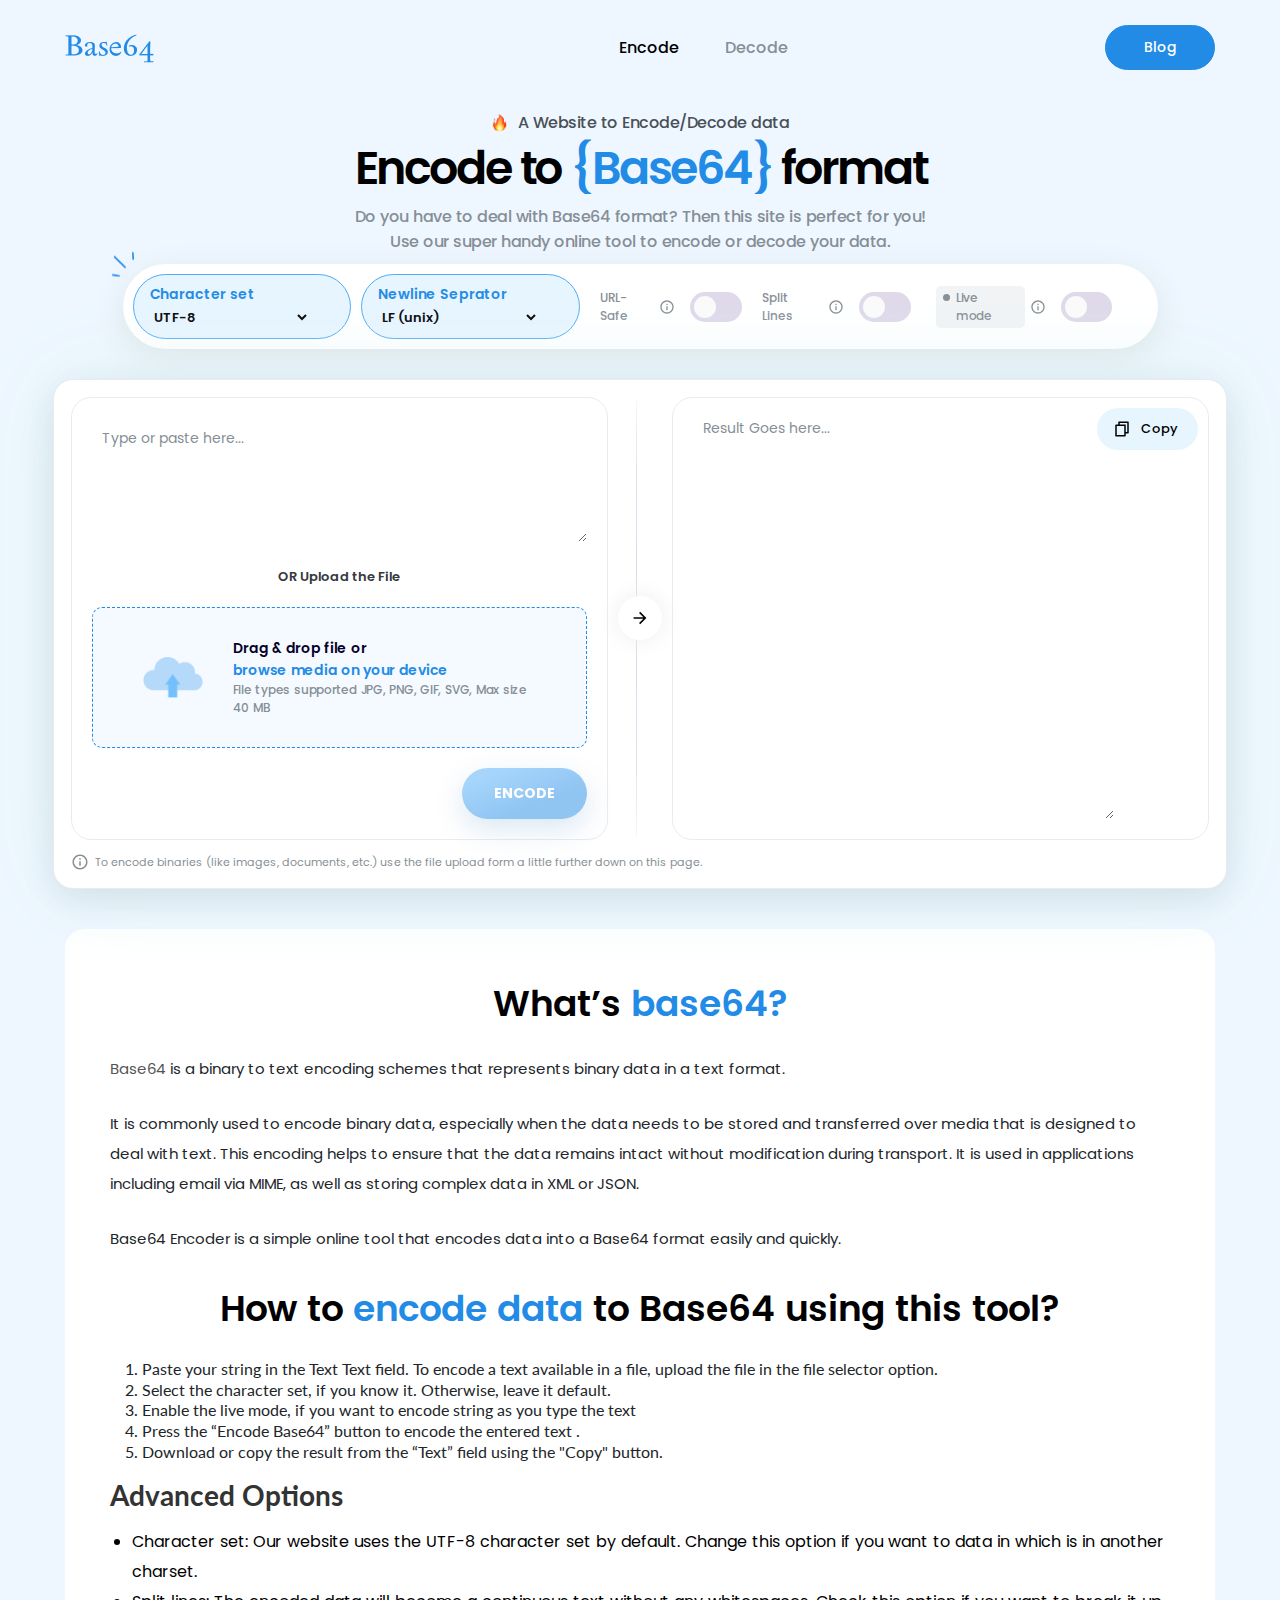
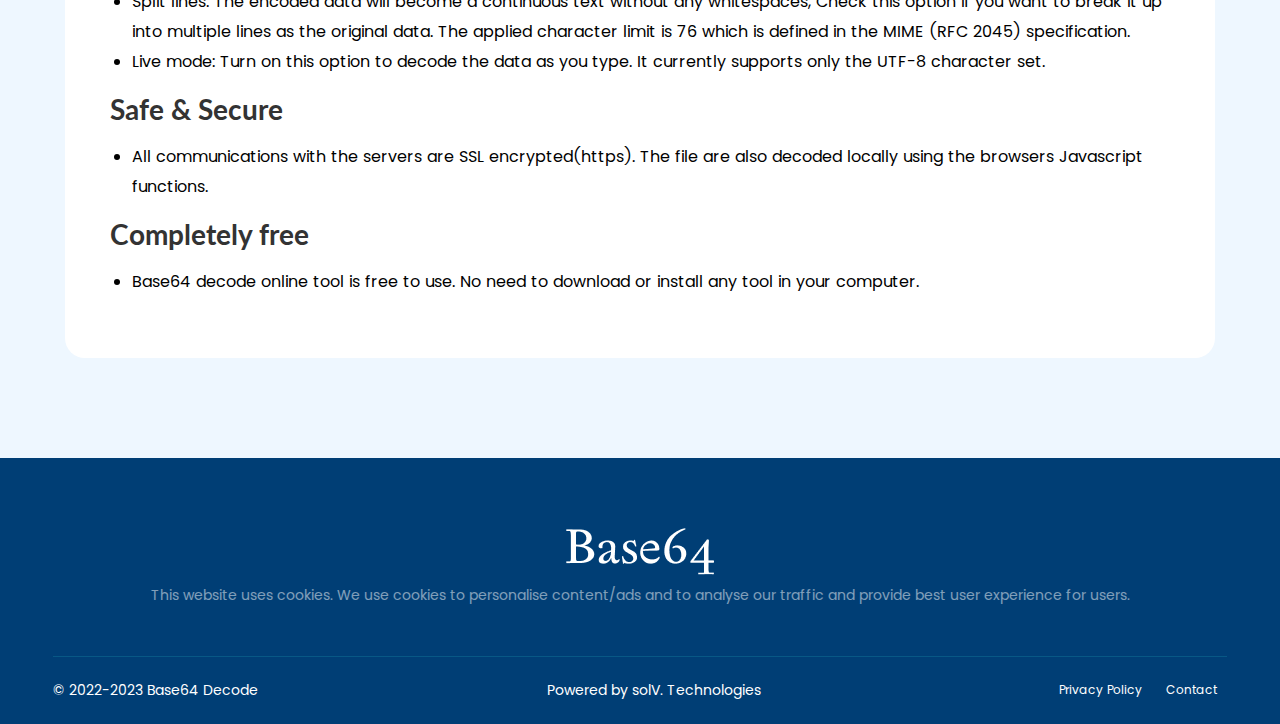
==== commit d3ba42a7: "Removed blog link near navigation bar" ====
--- a/index.html
+++ b/index.html
@@ -86,9 +86,9 @@
                         <li class="nav-item">
                             <a class="nav-link " href="https://www.base64decode.pro">Decode</a>
                         </li>
-                        <li class="nav-item">
+                        <!-- <li class="nav-item">
                             <a class="nav-link " href="https://base64decode.pro/blog">Blog</a>
-                        </li>
+                        </li> -->
                         <!-- <li class="nav-item">
                             <a class="nav-link " href="#">About us</a>
                         </li> -->
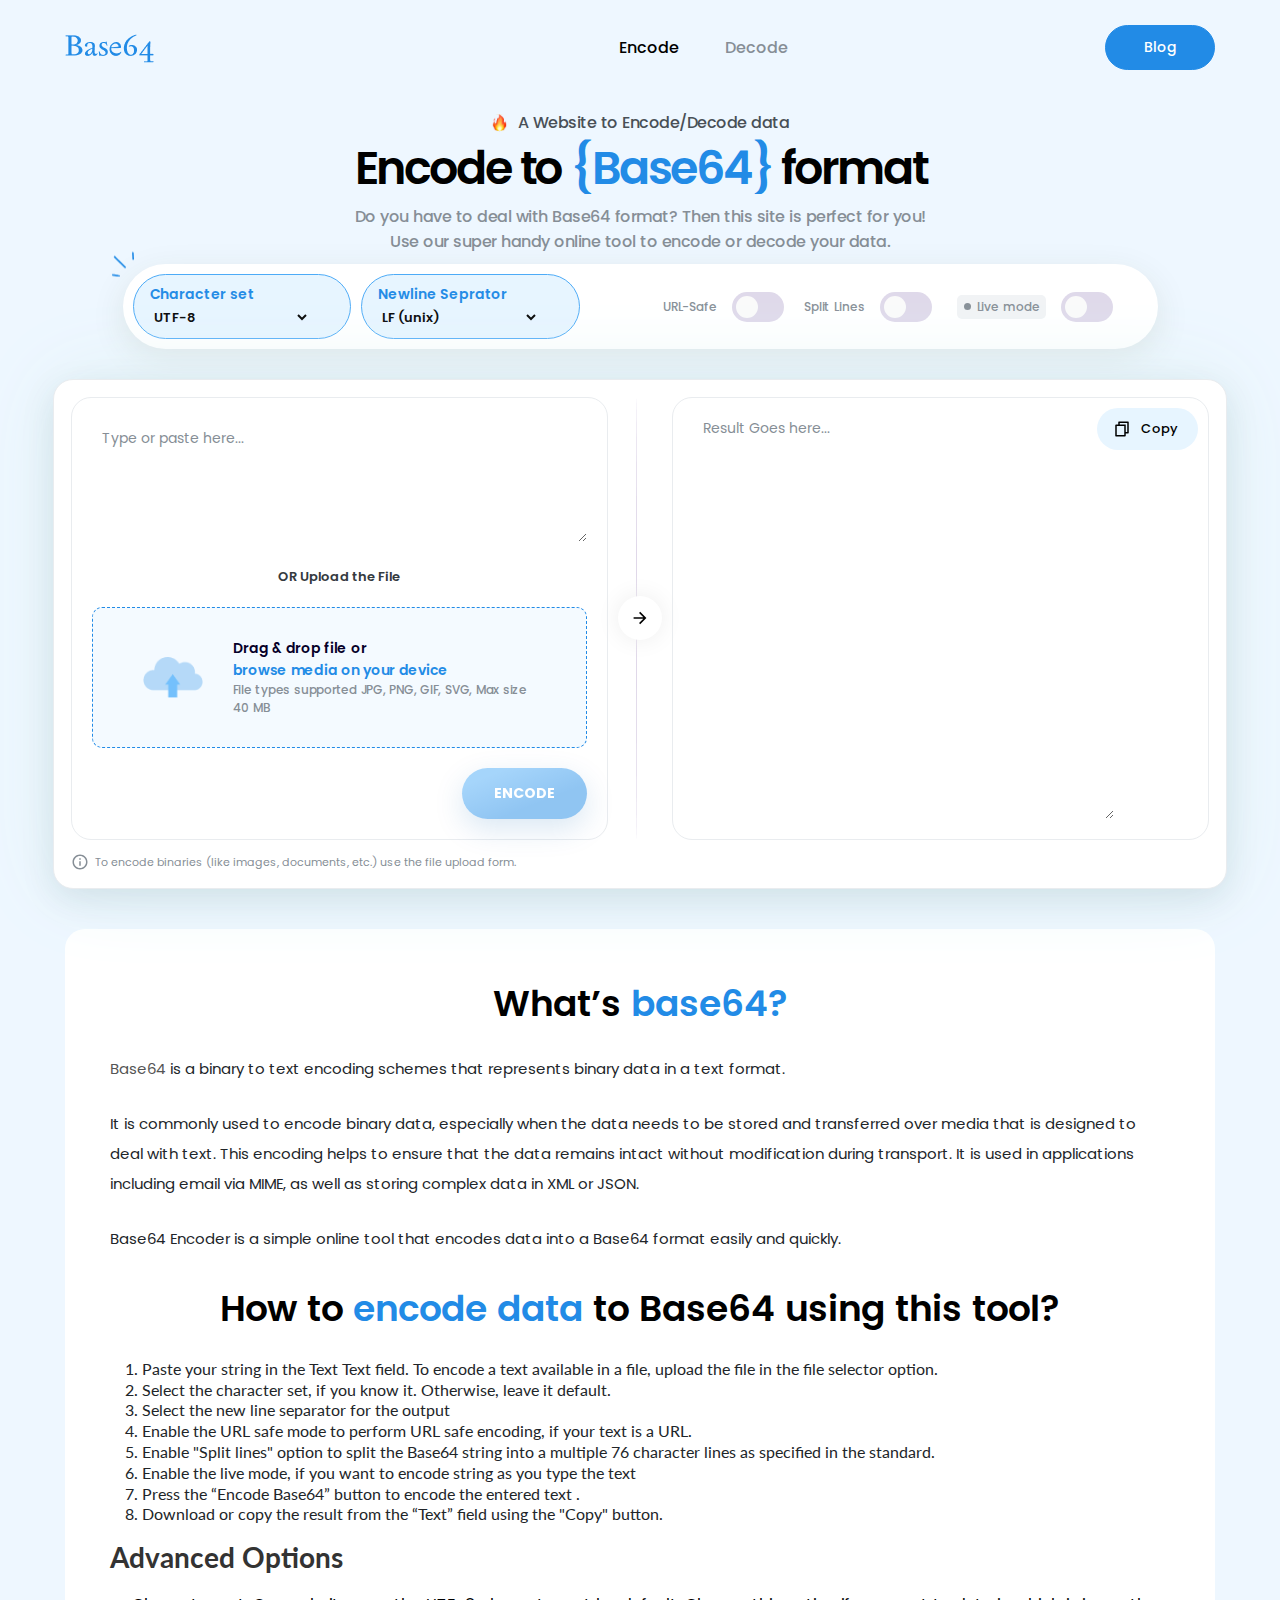
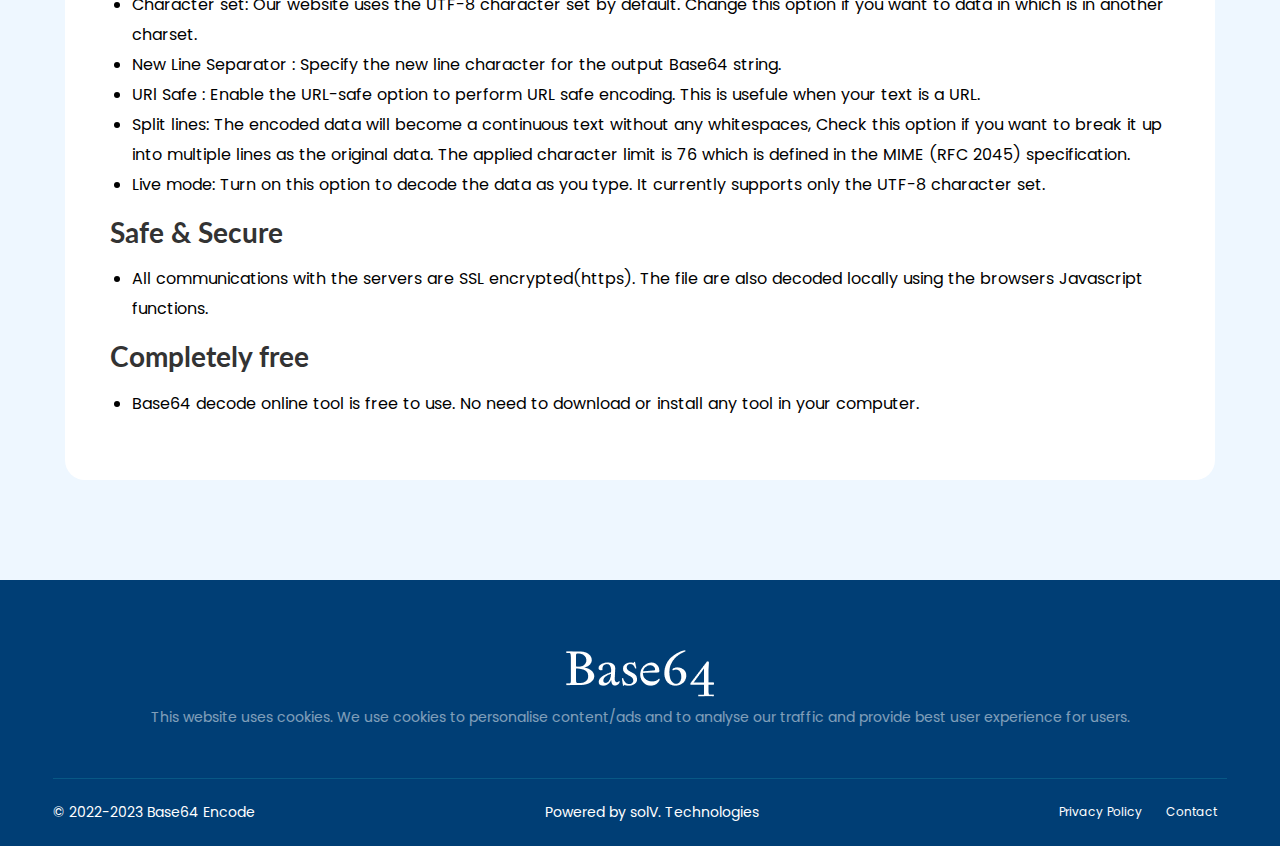
==== commit 79b8c139: "Updated the textual description in the advanced options" ====
--- a/index.html
+++ b/index.html
@@ -188,16 +188,16 @@
                             <div class="set">
                                 <h4>Newline Seprator</h4>
                                 <select name="LF (unix)" id="LF (unix)">
-                                    <option value="UTF - 8">LF (unix) </option>
-                                    <option value="UTF - 8">LF (unix)</option>
-                                    <option value="UTF - 8">LF (unix)</option>
+                                    <option value="LF">LF (unix) </option>
+                                    <option value="CRLF">CRLF (Windows)</option>
+                                    
                                 </select>
                             </div>
                         </div>
                         <div class="setdetailbtn">
                             <div class="lines">
                                 <h4>URL-Safe</h4>
-                                <span><svg width="16" height="16" viewBox="0 0 16 16" fill="none"
+                                <!-- <span><svg width="16" height="16" viewBox="0 0 16 16" fill="none"
                                         xmlns="http://www.w3.org/2000/svg">
                                         <g clip-path="url(#clip0_33_264)">
                                             <path
@@ -211,13 +211,13 @@
                                         </defs>
                                     </svg>
 
-                                </span>
+                                </span> -->
                                 <input type="checkbox" hidden="hidden" id="username">
                                 <label class="switch" for="username"></label>
                             </div>
                             <div class="lines">
                                 <h4>Split Lines</h4>
-                                <span><svg width="16" height="16" viewBox="0 0 16 16" fill="none"
+                                <!-- <span><svg width="16" height="16" viewBox="0 0 16 16" fill="none"
                                         xmlns="http://www.w3.org/2000/svg">
                                         <g clip-path="url(#clip0_33_264)">
                                             <path
@@ -231,14 +231,14 @@
                                         </defs>
                                     </svg>
 
-                                </span>
+                                </span> -->
                                 <input type="checkbox" hidden="hidden" id="username1">
                                 <label class="switch" for="username1"></label>
                             </div>
 
                             <div class="livedemo">
                                 <h4>Live mode</h4>
-                                <span><svg width="16" height="16" viewBox="0 0 16 16" fill="none"
+                                <!-- <span><svg width="16" height="16" viewBox="0 0 16 16" fill="none"
                                         xmlns="http://www.w3.org/2000/svg">
                                         <g clip-path="url(#clip0_33_264)">
                                             <path
@@ -252,7 +252,7 @@
                                         </defs>
                                     </svg>
 
-                                </span>
+                                </span> -->
                                 <input type="checkbox" hidden="hidden" id="username3">
                                 <label class="switch" for="username3"></label>
                             </div>
@@ -432,9 +432,7 @@
                                 </clipPath>
                             </defs>
                         </svg>
-                        <p class="page">To encode binaries (like images, documents, etc.) use the file upload form a
-                            little
-                            further down on this page.</p>
+                        <p class="page">To encode binaries (like images, documents, etc.) use the file upload form.</p>
                     </span>
                 </div>
             </div>
@@ -466,6 +464,15 @@
                             <span itemprop="text">Select the character set, if you know it. Otherwise, leave it default.</span>
                         </li>
                         <li itemprop="step" itemscope itemtype="https://schema.org/HowToStep">
+                            <span itemprop="text">Select the new line separator for the output</span>
+                        </li>
+                        <li itemprop="step" itemscope itemtype="https://schema.org/HowToStep">
+                            <span itemprop="text">Enable the URL safe mode to perform URL safe encoding, if your text is a URL.</span>
+                        </li>
+                        <li itemprop="step" itemscope itemtype="https://schema.org/HowToStep">
+                            <span itemprop="text">Enable "Split lines" option to split the Base64 string into a multiple 76 character lines as specified in the standard.</span>
+                        </li>
+                        <li itemprop="step" itemscope itemtype="https://schema.org/HowToStep">
                             <span itemprop="text">Enable the live mode, if you want to encode string as you type the text</span>
                         </li>
                         <li itemprop="step" itemscope itemtype="https://schema.org/HowToStep">
@@ -481,7 +488,8 @@
                 <ul>
                     <li>Character set: Our website uses the UTF-8 character set by default. Change this option if you want to data in which is in another charset. 
                         </li>
-                    
+                        <li>New Line Separator : Specify the new line character for the output Base64 string.</li>
+                        <li>URl Safe : Enable the URL-safe option to perform URL safe encoding. This is usefule when your text is a URL.</li>
                     <li>Split lines: The encoded data will become a continuous text without any whitespaces,
                         Check this option if you want to break it up into multiple lines as the original data. The applied character limit is 76 which is
                         defined in the MIME (RFC 2045) specification.</li>
@@ -522,7 +530,7 @@
                     <li><a href="#">Contact</a></li>
                 </ul>-->
                 <div class="coprights">
-                    <p> © 2022-2023 <a href="mailto:base64decodepro@gmail.com">Base64 Decode </a></p>
+                    <p> © 2022-2023 <a href="mailto:base64decodepro@gmail.com">Base64 Encode</a></p>
                     <p> Powered by solV. Technologies</a></p>
                     <div class="terms">
                         <div class="policy">
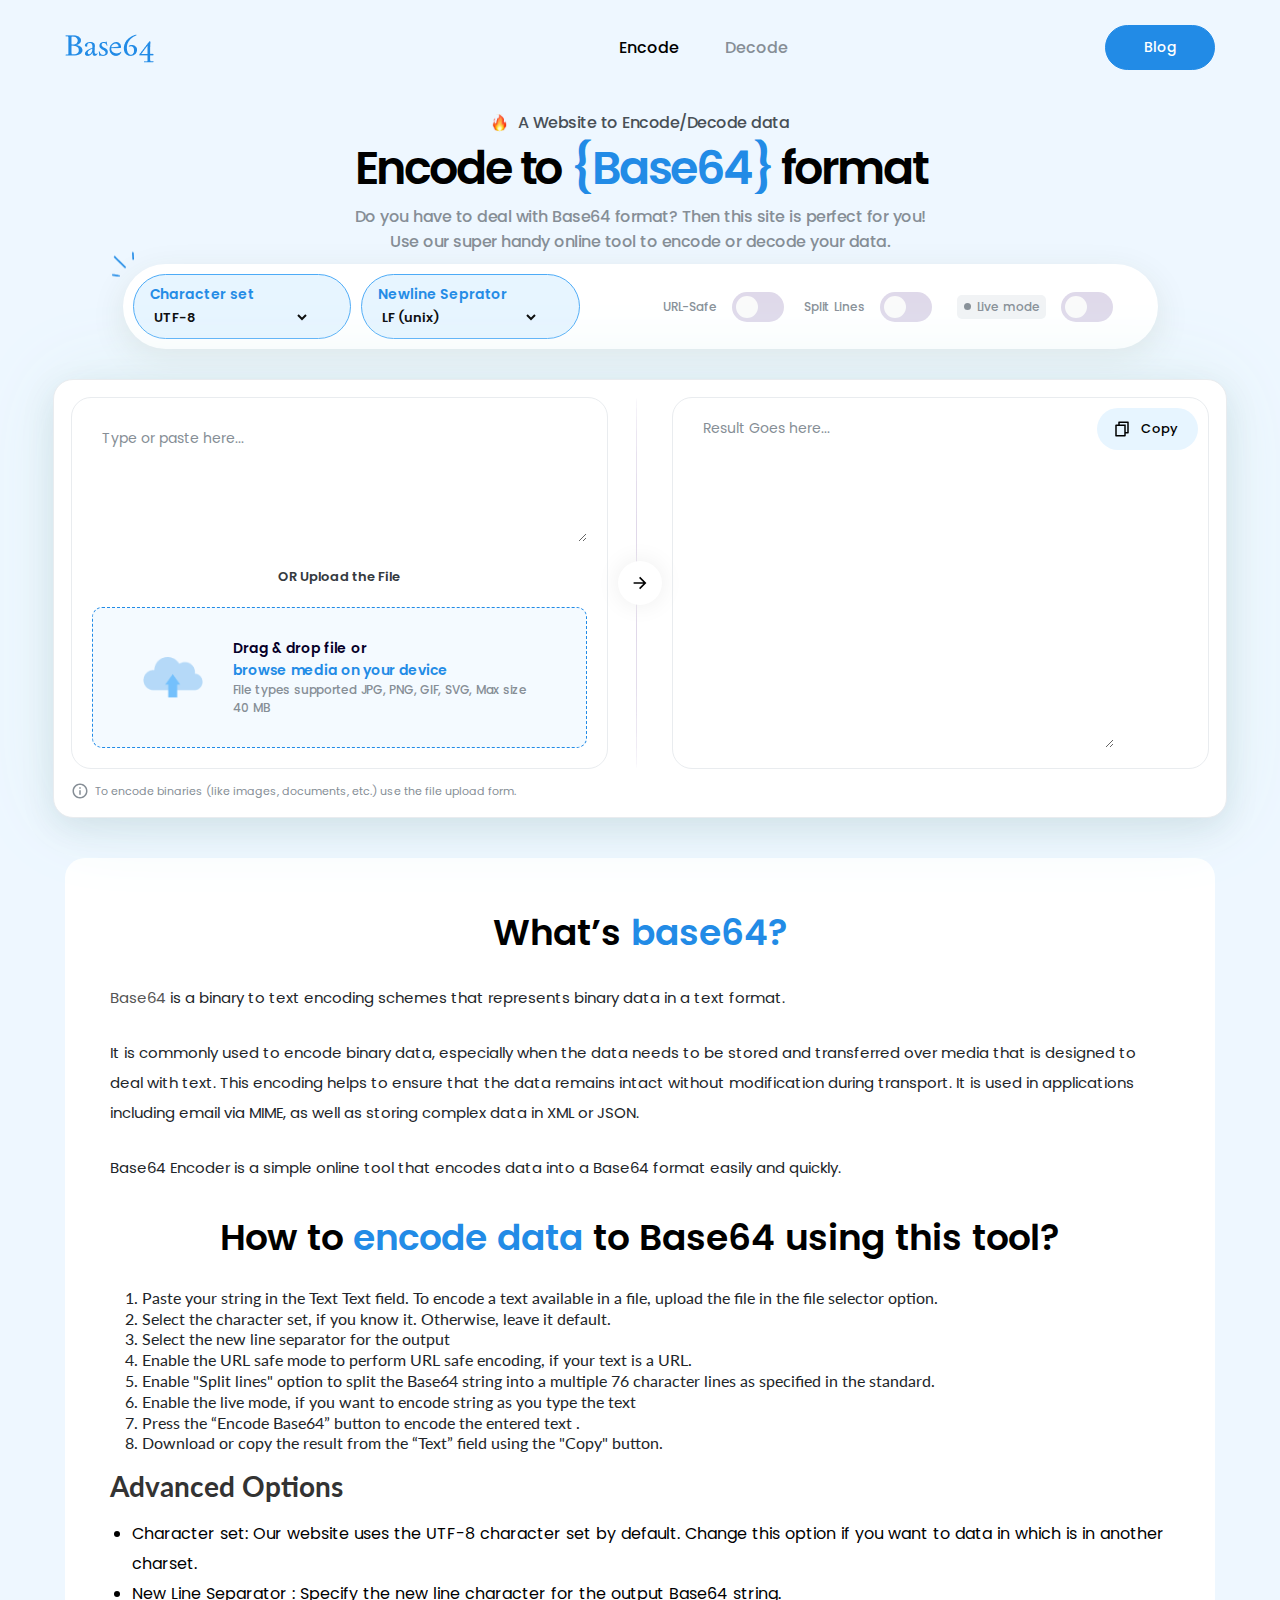
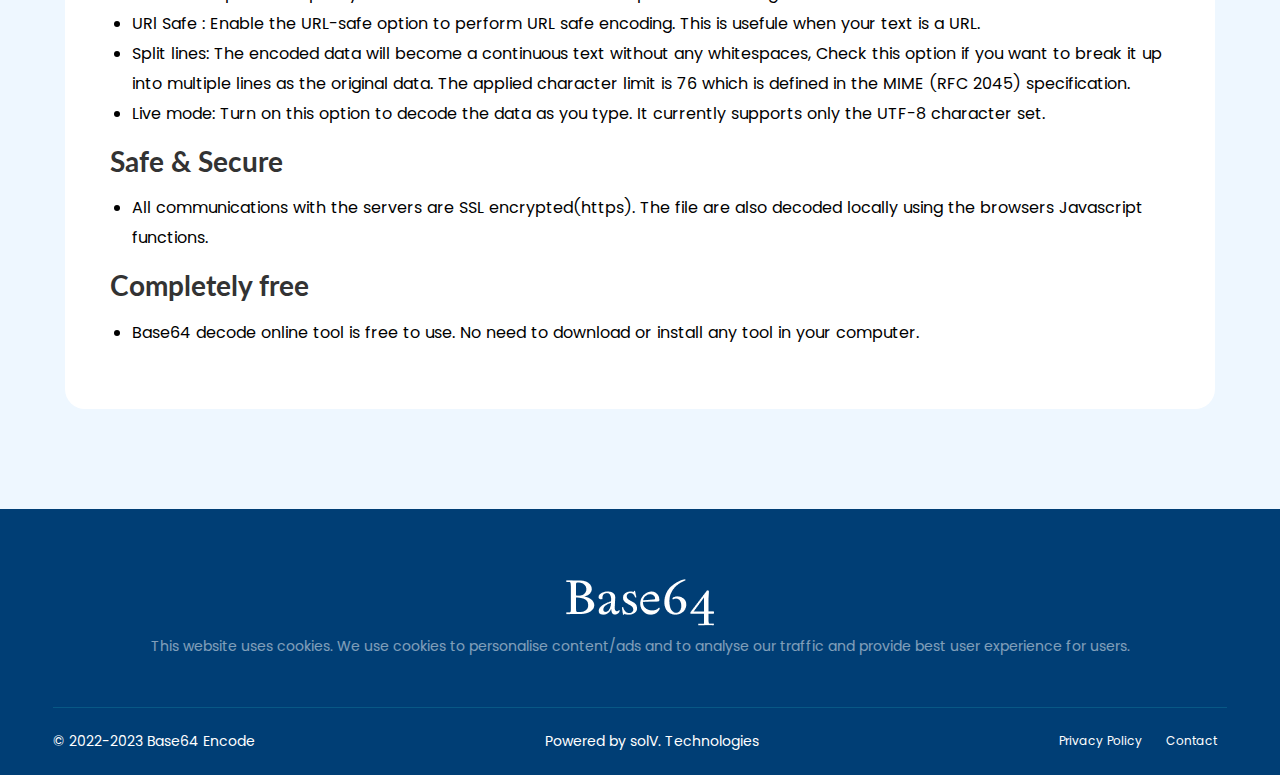
==== commit eb9a0eb5: "First Version With File Download" ====
--- a/index.html
+++ b/index.html
@@ -4,7 +4,6 @@
 <head>
     <title>Base64</title>
     <link type="image/x-icon" rel="shortcut icon" href="assets/images/logoicon.png" />
-    <!-- Required meta tags -->
     <meta charset="UTF-8" />
     <meta name="HandheldFriendly" content="true">
     <meta name="viewport" content="width=device-width, initial-scale=1.0" />
@@ -14,7 +13,6 @@
     <meta property="og:url" content="https://www.base64encode.pro/" />
     <meta property="og:site_name" content="Online Base64 Encoder" />
     <meta property="og:type" content="website" />
-    <!-- <meta property="og:image" content="https://cdn.base64decode.org/assets/images/b64-fb.webp" />-->
     <meta property="og:title" content="Base64 Encoder - Online" />
     <meta property="og:description" content="Online tool to Encode data to a Base64 format." />
     <meta property="og:locale" content="en_US" />
@@ -25,15 +23,15 @@
     <link type="text/css" rel="stylesheet" href="assets/font/stylesheet.css" />
     <link type="text/css" rel="stylesheet" href="assets/css/styles.css" />
     <link type="text/css" rel="stylesheet" href="assets/css/responsive.css" />
-<script type="application/ld+json">
-    {
-      "@context": "https://schema.org",
-      "@type": "SoftwareApplication",
-      "name": "Base64 Online Encoder",
-      "operatingSystem": "Windows 7, OS X 10.6, Android 1.6",
-      "applicationCategory": "Converter",
-      "featureList":"Encode data to Base64"
-    }
+    <script type="application/ld+json">
+        {
+            "@context": "https://schema.org",
+            "@type": "SoftwareApplication",
+            "name": "Base64 Online Encoder",
+            "operatingSystem": "Windows 7, OS X 10.6, Android 1.6",
+            "applicationCategory": "Converter",
+            "featureList": "Encode data to Base64"
+        }
     </script>
     <link type="text/css" rel="stylesheet" href="https://fonts.googleapis.com/css?family=Lato:400,700" />
     <link type="text/css" rel="stylesheet" href="assets/css/all.min.css" />
@@ -43,7 +41,29 @@
     <link type="text/css" rel="stylesheet" href="assets/font/stylesheet.css" />
     <link type="text/css" rel="stylesheet" href="assets/css/styles.css" />
     <link type="text/css" rel="stylesheet" href="assets/css/responsive.css" />
-
+    <script async src="https://www.googletagmanager.com/gtag/js?id=G-TJM8JNLFQT"></script>
+    <script>
+        window.dataLayer = window.dataLayer || [];
+
+        function gtag() {
+            dataLayer.push(arguments);
+        }
+        gtag('js', new Date());
+
+        gtag('config', 'G-TJM8JNLFQT');
+    </script>
+    <script type="text/javascript">
+        (function (c, l, a, r, i, t, y) {
+            c[a] = c[a] || function () {
+                (c[a].q = c[a].q || []).push(arguments)
+            };
+            t = l.createElement(r);
+            t.async = 1;
+            t.src = "https://www.clarity.ms/tag/" + i;
+            y = l.getElementsByTagName(r)[0];
+            y.parentNode.insertBefore(t, y);
+        })(window, document, "clarity", "script", "fnu0gbwr9u");
+    </script>
 </head>
 
 <body>
@@ -53,9 +73,17 @@
         li.nav-item.active a {
             color: black;
         }
+
+        h4.livedemos.lived {
+            background: #FFE3E3;
+            color: #F03E3E;
+        }
+
+        h4.livedemos.lived:after {
+            background: #f03e3e;
+        }
     </style>
-    <!--Header-->
-    <!-- Home banner -->
+
     <header>
         <nav class="navbar navbar-expand-lg">
             <div class="container">
@@ -190,7 +218,7 @@
                                 <select name="LF (unix)" id="LF (unix)">
                                     <option value="LF">LF (unix) </option>
                                     <option value="CRLF">CRLF (Windows)</option>
-                                    
+
                                 </select>
                             </div>
                         </div>
@@ -217,43 +245,13 @@
                             </div>
                             <div class="lines">
                                 <h4>Split Lines</h4>
-                                <!-- <span><svg width="16" height="16" viewBox="0 0 16 16" fill="none"
-                                        xmlns="http://www.w3.org/2000/svg">
-                                        <g clip-path="url(#clip0_33_264)">
-                                            <path
-                                                d="M7.99992 14.6667C4.31792 14.6667 1.33325 11.682 1.33325 8C1.33325 4.318 4.31792 1.33334 7.99992 1.33334C11.6819 1.33334 14.6666 4.318 14.6666 8C14.6666 11.682 11.6819 14.6667 7.99992 14.6667ZM7.99992 13.3333C9.41441 13.3333 10.771 12.7714 11.7712 11.7712C12.7713 10.771 13.3333 9.41449 13.3333 8C13.3333 6.58551 12.7713 5.22896 11.7712 4.22877C10.771 3.22857 9.41441 2.66667 7.99992 2.66667C6.58543 2.66667 5.22888 3.22857 4.22868 4.22877C3.22849 5.22896 2.66659 6.58551 2.66659 8C2.66659 9.41449 3.22849 10.771 4.22868 11.7712C5.22888 12.7714 6.58543 13.3333 7.99992 13.3333ZM7.33325 4.66667H8.66659V6H7.33325V4.66667ZM7.33325 7.33334H8.66659V11.3333H7.33325V7.33334Z"
-                                                fill="#868E96" />
-                                        </g>
-                                        <defs>
-                                            <clipPath id="clip0_33_264">
-                                                <rect width="16" height="16" fill="white" />
-                                            </clipPath>
-                                        </defs>
-                                    </svg>
-
-                                </span> -->
                                 <input type="checkbox" hidden="hidden" id="username1">
                                 <label class="switch" for="username1"></label>
                             </div>
 
                             <div class="livedemo">
-                                <h4>Live mode</h4>
-                                <!-- <span><svg width="16" height="16" viewBox="0 0 16 16" fill="none"
-                                        xmlns="http://www.w3.org/2000/svg">
-                                        <g clip-path="url(#clip0_33_264)">
-                                            <path
-                                                d="M7.99992 14.6667C4.31792 14.6667 1.33325 11.682 1.33325 8C1.33325 4.318 4.31792 1.33334 7.99992 1.33334C11.6819 1.33334 14.6666 4.318 14.6666 8C14.6666 11.682 11.6819 14.6667 7.99992 14.6667ZM7.99992 13.3333C9.41441 13.3333 10.771 12.7714 11.7712 11.7712C12.7713 10.771 13.3333 9.41449 13.3333 8C13.3333 6.58551 12.7713 5.22896 11.7712 4.22877C10.771 3.22857 9.41441 2.66667 7.99992 2.66667C6.58543 2.66667 5.22888 3.22857 4.22868 4.22877C3.22849 5.22896 2.66659 6.58551 2.66659 8C2.66659 9.41449 3.22849 10.771 4.22868 11.7712C5.22888 12.7714 6.58543 13.3333 7.99992 13.3333ZM7.33325 4.66667H8.66659V6H7.33325V4.66667ZM7.33325 7.33334H8.66659V11.3333H7.33325V7.33334Z"
-                                                fill="#868E96" />
-                                        </g>
-                                        <defs>
-                                            <clipPath id="clip0_33_264">
-                                                <rect width="16" height="16" fill="white" />
-                                            </clipPath>
-                                        </defs>
-                                    </svg>
-
-                                </span> -->
-                                <input type="checkbox" hidden="hidden" id="username3">
+                                <h4 class="livedemos">Live mode</h4>
+                                <input type="checkbox" name="graduate" hidden="hidden" id="username3">
                                 <label class="switch" for="username3"></label>
                             </div>
                         </div>
@@ -263,11 +261,8 @@
                     <div class="row ">
                         <div class="col-lg-6">
                             <div class="upload formcode" type="text">
-                                <!-- <input class="type" type="text"  placeholder="Type or paste here..."> -->
                                 <textarea name="encoded" id="encoded" cols="68" rows="5"
                                     placeholder="Type or paste here..."></textarea>
-
-
                                 <h4>OR Upload the File</h4>
                                 <form class="form-container" id="upload_form" enctype="multipart/form-data"
                                     method="post">
@@ -315,10 +310,6 @@
                                                     <span class="image-title"> </span>
                                                     <span class="file-size"></span>
 
-
-
-
-                                                    <!-- <div id="uploaded_image" class="row mt-5"></div> -->
                                                 </div>
                                                 <button type="button" onclick="removeUpload()" class="remove-image">
                                                     <span class="material-icons remove-file-icon"><svg width="20"
@@ -335,9 +326,6 @@
                                                     <div id="up-percent">0%</div>
                                                 </div>
 
-                                                <!-- <progress id="progressBar" value="0" max="100"
-                                                style="width:100%;"></progress> -->
-
                                                 <h3 id="status"></h3>
                                                 <p id="loaded_n_total"></p>
 
@@ -346,8 +334,8 @@
                                         <button type="button" class="upload-button"> Upload </button>
                                     </div>
                                 </form>
-                                <a href="#" id="" class="encodebtn">ENCODE</a>
-                                <a href="#" id="" class="encodebtn2">ENCODE</a>
+                                <a href="#" onclick="processChange()" id="encodebtn2"
+                                    class="encodebtn2 encodebtn">ENCODE</a>
                             </div>
                         </div>
 
@@ -358,9 +346,12 @@
                                 <div class="file-upload-content" style="display: none;">
 
                                     <div class="image-title-wrap" id="text-val">
-                                        <div class="file-info"> <span
-                                                class="material-icons-outlined file-icon">description</span> |
-                                            <span class="image-title"> </span> <span class="file-size">
+                                        <div class="file-info">
+                                            <span class="material-icons-outlined file-icon">description</span> |
+                                            <span class="image-titles">
+                                                encodedFile.txt
+                                            </span>
+                                            <span class="file-size">
                                             </span>
                                         </div>
                                         <button type="button" onclick="removeUpload()" class="remove-image">
@@ -378,7 +369,7 @@
                                     <div class="download">
                                         <span>Here is decode File</span>
                                         <img src="assets/images/line.png" alt="">
-                                        <button id="dwn-btn">Download</button>
+                                        <button onclick="downloadFile()" id="dwn-btn">Download</button>
                                     </div>
                                 </div>
 
@@ -438,152 +429,126 @@
             </div>
             <div class="base">
                 <h2>What’s <span> base64?</span></h2>
-                <p><a href="https://en.wikipedia.org/wiki/Base64">Base64</a> is a binary to text encoding schemes that represents binary data in a text format. </p>
-                    
-                
+                <p><a href="https://en.wikipedia.org/wiki/Base64">Base64</a> is a binary to text encoding schemes that
+                    represents binary data in a text format. </p>
+
+
                 <p>It is commonly used to encode binary data, especially when
                     the data needs to be stored and transferred over media that is designed to deal with text. This
-                    encoding helps to ensure that the data remains intact without modification during transport. It is used in applications including email via MIME, as well as storing complex data
+                    encoding helps to ensure that the data remains intact without modification during transport. It is
+                    used in applications including email via MIME, as well as storing complex data
                     in
                     XML or JSON.</p>
 
-                <p>   Base64 Encoder is a simple online tool that encodes data into a Base64
-                        format easily and quickly.</p>
+                <p> Base64 Encoder is a simple online tool that encodes data into a Base64
+                    format easily and quickly.</p>
                 <div itemscope itemtype="https://schema.org/HowTo">
                     <h2 itemprop="name">How to <span>encode data</span> to Base64 using this tool?</h2>
-                    <meta itemprop="totalTime" content="PT18S"/>
+                    <meta itemprop="totalTime" content="PT18S" />
                     <span itemprop="estimatedCost" itemscope itemtype="http://schema.org/MonetaryAmount">
-                        <meta itemprop="currency" content="USD"/>
-                        <meta itemprop="value" content="0"/>
+                        <meta itemprop="currency" content="USD" />
+                        <meta itemprop="value" content="0" />
                     </span>
                     <ol>
                         <li itemprop="step" itemscope itemtype="https://schema.org/HowToStep">
-                            Paste your string in the Text Text field. To encode a text available in a file, upload the file in the file selector option.
+                            Paste your string in the Text Text field. To encode a text available in a file, upload the
+                            file in the file selector option.
                         </li>
                         <li itemprop="step" itemscope itemtype="https://schema.org/HowToStep">
-                            <span itemprop="text">Select the character set, if you know it. Otherwise, leave it default.</span>
+                            <span itemprop="text">Select the character set, if you know it. Otherwise, leave it
+                                default.</span>
                         </li>
                         <li itemprop="step" itemscope itemtype="https://schema.org/HowToStep">
                             <span itemprop="text">Select the new line separator for the output</span>
                         </li>
                         <li itemprop="step" itemscope itemtype="https://schema.org/HowToStep">
-                            <span itemprop="text">Enable the URL safe mode to perform URL safe encoding, if your text is a URL.</span>
+                            <span itemprop="text">Enable the URL safe mode to perform URL safe encoding, if your text is
+                                a URL.</span>
                         </li>
                         <li itemprop="step" itemscope itemtype="https://schema.org/HowToStep">
-                            <span itemprop="text">Enable "Split lines" option to split the Base64 string into a multiple 76 character lines as specified in the standard.</span>
+                            <span itemprop="text">Enable "Split lines" option to split the Base64 string into a multiple
+                                76 character lines as specified in the standard.</span>
                         </li>
                         <li itemprop="step" itemscope itemtype="https://schema.org/HowToStep">
-                            <span itemprop="text">Enable the live mode, if you want to encode string as you type the text</span>
+                            <span itemprop="text">Enable the live mode, if you want to encode string as you type the
+                                text</span>
                         </li>
                         <li itemprop="step" itemscope itemtype="https://schema.org/HowToStep">
                             <span itemprop="text">Press the “Encode Base64” button to encode the entered text .</span>
                         </li>
                         <li itemprop="step" itemscope itemtype="https://schema.org/HowToStep">
-                            <span itemprop="text">Download or copy the result from the “Text” field using the "Copy" button.</span>
+                            <span itemprop="text">Download or copy the result from the “Text” field using the "Copy"
+                                button.</span>
                         </li>
                     </ol>
                 </div>
-                
+
                 <h3>Advanced Options</h3>
                 <ul>
-                    <li>Character set: Our website uses the UTF-8 character set by default. Change this option if you want to data in which is in another charset. 
-                        </li>
-                        <li>New Line Separator : Specify the new line character for the output Base64 string.</li>
-                        <li>URl Safe : Enable the URL-safe option to perform URL safe encoding. This is usefule when your text is a URL.</li>
+                    <li>Character set: Our website uses the UTF-8 character set by default. Change this option if you
+                        want to data in which is in another charset.
+                    </li>
+                    <li>New Line Separator : Specify the new line character for the output Base64 string.</li>
+                    <li>URl Safe : Enable the URL-safe option to perform URL safe encoding. This is usefule when your
+                        text is a URL.</li>
                     <li>Split lines: The encoded data will become a continuous text without any whitespaces,
-                        Check this option if you want to break it up into multiple lines as the original data. The applied character limit is 76 which is
+                        Check this option if you want to break it up into multiple lines as the original data. The
+                        applied character limit is 76 which is
                         defined in the MIME (RFC 2045) specification.</li>
-                   
-                    <li>Live mode: Turn on this option to decode the data as you type. It currently supports only the UTF-8 character set.</li>
+
+                    <li>Live mode: Turn on this option to decode the data as you type. It currently supports only the
+                        UTF-8 character set.</li>
                 </ul>
 
                 <h3>Safe & Secure</h3>
                 <ul>
-                    <li>All communications with the servers are SSL encrypted(https). The file are also decoded locally using the browsers Javascript functions. 
-                        </li>
+                    <li>All communications with the servers are SSL encrypted(https). The file are also decoded locally
+                        using the browsers Javascript functions.
+                    </li>
                 </ul>
                 <h3>Completely free</h3>
                 <ul>
-                    <li>Base64 decode online tool is free to use. No need to download or install any tool in your computer. 
+                    <li>Base64 decode online tool is free to use. No need to download or install any tool in your
+                        computer.
                     </li>
                 </ul>
-                
-                
+
+
             </div>
         </div>
     </section>
 
     <!-- Footer -->
-     <!-- Footer -->
-     <footer>
+    <footer>
         <div class="container">
             <div class="row">
                 <div class="footerdetail">
                     <a href="#"><img src="assets/images/footerlogo.png" alt=""></a>
-                    <p>This website uses cookies. We use cookies to personalise content/ads and to analyse our traffic and provide best user experience for users. 
+                    <p>This website uses cookies. We use cookies to personalise content/ads and to analyse our traffic
+                        and provide best user experience for users.
                     </p>
 
                 </div>
-             <!-- <ul class="privacydetail">
-                
-                    <li><a href="#"> Privacy policy</a></li>
-                    <li><a href="#">Contact</a></li>
-                </ul>-->
+
                 <div class="coprights">
-                    <p> © 2022-2023 <a href="mailto:base64decodepro@gmail.com">Base64 Encode</a></p>
+                    <p> © 2022-2023 <a
+                            href="/cdn-cgi/l/email-protection#503231233566643435333f343520223f10373d31393c7e333f3d">Base64
+                            Encode</a></p>
                     <p> Powered by solV. Technologies</a></p>
                     <div class="terms">
                         <div class="policy">
                             <a href="https://www.base64decode.pro/blog/privacy-policy/"> Privacy Policy</a>
                             <a href="https://www.base64decode.pro/blog/contact/">Contact</a>
                         </div>
-                        <!-- <ul class="icondegtail">
-                            <li>
-                                <a href="#"><svg width="10" height="16" viewBox="0 0 10 16" fill="none"
-                                        xmlns="http://www.w3.org/2000/svg">
-                                        <path
-                                            d="M3.23493 15.1965L3.21446 8.89954H0.535889V6.20085H3.21446V4.40172C3.21446 1.97362 4.70688 0.803467 6.85676 0.803467C7.88658 0.803467 8.77166 0.880712 9.02958 0.915238V3.45274L7.53853 3.45343C6.36931 3.45343 6.14292 4.0132 6.14292 4.83463V6.20085H9.46446L8.5716 8.89954H6.14291V15.1965H3.23493Z"
-                                            fill="white" />
-                                    </svg>
-                                </a>
-                            </li>
-                             <li>
-                                <a href="#">
-                                    <svg width="14" height="14" viewBox="0 0 14 14" fill="none"
-                                        xmlns="http://www.w3.org/2000/svg">
-                                        <path
-                                            d="M10.3679 4.44232C10.7987 4.44232 11.1479 4.09311 11.1479 3.66232C11.1479 3.23154 10.7987 2.88232 10.3679 2.88232C9.93711 2.88232 9.58789 3.23154 9.58789 3.66232C9.58789 4.09311 9.93711 4.44232 10.3679 4.44232Z"
-                                            fill="white" />
-                                        <path fill-rule="evenodd" clip-rule="evenodd"
-                                            d="M3.75 7C3.75 8.79238 5.20763 10.25 7 10.25C8.79238 10.25 10.25 8.79238 10.25 7C10.25 5.20763 8.79238 3.75 7 3.75C5.20763 3.75 3.75 5.20763 3.75 7ZM5.375 7C5.375 6.10381 6.10381 5.375 7 5.375C7.89619 5.375 8.625 6.10381 8.625 7C8.625 7.89619 7.89619 8.625 7 8.625C6.10381 8.625 5.375 7.89619 5.375 7Z"
-                                            fill="white" />
-                                        <path fill-rule="evenodd" clip-rule="evenodd"
-                                            d="M3.75 13.5H10.25C11.9205 13.5 13.5 11.9205 13.5 10.25V3.75C13.5 2.0795 11.9205 0.5 10.25 0.5H3.75C2.0795 0.5 0.5 2.0795 0.5 3.75V10.25C0.5 11.9205 2.0795 13.5 3.75 13.5ZM2.125 3.75C2.125 2.99031 2.99031 2.125 3.75 2.125H10.25C11.0097 2.125 11.875 2.99031 11.875 3.75V10.25C11.875 11.0097 11.0097 11.875 10.25 11.875H3.75C2.97569 11.875 2.125 11.0243 2.125 10.25V3.75Z"
-                                            fill="white" />
-                                    </svg>
-
-                                </a>
-                            </li>
-                            <li>
-                                <a href="#">
-                                    <svg width="16" height="12" viewBox="0 0 16 12" fill="none"
-                                        xmlns="http://www.w3.org/2000/svg">
-                                        <path
-                                            d="M15.1431 1.50218C14.6074 1.77205 14.0717 1.862 13.4467 1.95196C14.0717 1.59213 14.5181 1.0524 14.6967 0.332745C14.161 0.69257 13.536 0.872483 12.8217 1.0524C12.286 0.512657 11.4824 0.152832 10.6789 0.152832C9.16099 0.152832 7.82171 1.50218 7.82171 3.12139C7.82171 3.39126 7.82171 3.57117 7.91099 3.75109C5.50028 3.66113 3.26814 2.4917 1.83956 0.69257C1.57171 1.14235 1.48242 1.59213 1.48242 2.22183C1.48242 3.21135 2.01814 4.11091 2.82171 4.65065C2.37528 4.65065 1.92885 4.47074 1.48242 4.29082C1.48242 5.73012 2.46456 6.89956 3.80385 7.16943C3.53599 7.25938 3.26814 7.25938 3.00028 7.25938C2.82171 7.25938 2.64314 7.25938 2.46456 7.16943C2.82171 8.33886 3.89314 9.23842 5.23242 9.23842C4.25028 10.048 3.00028 10.4978 1.57171 10.4978C1.30385 10.4978 1.12528 10.4978 0.857422 10.4978C2.19671 11.3074 3.71456 11.8472 5.32171 11.8472C10.6789 11.8472 13.6253 7.34934 13.6253 3.48122C13.6253 3.39126 13.6253 3.21135 13.6253 3.12139C14.2503 2.67161 14.786 2.13187 15.1431 1.50218Z"
-                                            fill="white" />
-                                    </svg>
-                                </a>
-                            </li>-->
                         </ul>
                     </div>
-
                 </div>
-
             </div>
     </footer>
     <a onclick="topFunction()" id="myBtn" title="Go to top" style="display: block;"></a>
 
     <!-- Optional JavaScript -->
+    <script data-cfasync="false" src="/cdn-cgi/scripts/5c5dd728/cloudflare-static/email-decode.min.js"></script>
     <script src="assets/js/jquery.min.js"></script>
     <script src="assets/js/bootstrap.bundle.min.js"></script>
     <script src="assets/js/jquery.fancybox.min.js"></script>
@@ -593,29 +558,25 @@
     <script src="assets/js/custom.js"></script>
     <script>
         $(document).ready(function () {
-
             $("#navbarNav .navbar-nav  li").click(function () {
-
                 $("#navbarNav .navbar-nav li").removeClass("active");
                 $(this).addClass("active");
             });
-
-        });
+        });
+
         $(document).ready(function () {
-            $("#username3").click(function () {
-                // $("#encoded").attr('disabled', !$("#encoded").attr('disabled'));
-                // $("#encodeded").attr('disabled', !$("#encodeded").attr('disabled'));
-                $(".default-file-input").attr('disabled', !$(".default-file-input").attr('disabled'));
-                $(".encodebtn").attr('disabled', !$(".encodebtn").attr('disabled'));
-                $('.encodebtn,.drag-file-area ,.file-block').toggleClass("disable");
-                $('.livedemo h4').toggleClass("livedemoactive");
-                $('textarea#encoded').toggleClass("encodeenable");
-                $('.formcode').addClass("formcode2");
+            $('[name="graduate"]').change(function () {
                 $('html').removeClass("uploadfile");
                 $('html').removeClass("fileuploadsmain");
-
                 $('.formcode').toggleClass("formcode3");
-
+                if ($('[name="graduate"]:checked').is(":checked")) {
+                    $("#fileuploadtitle, #uplod_file2, #encodebtns2,.file-upload-content").css(
+                        "display", "none");
+                    $("textarea#base64,button#copy").css("display", "block")
+                } else {
+                    $("#fileuploadtitle, #uplod_file2, #encodebtns2, form#upload_form").css("display",
+                        "block");
+                }
             });
         });
 
@@ -626,56 +587,36 @@
         $(document).ready(function () {
             $('#username3').click(function () {
                 $('#encoded').val('');
-                $('#encodeded').val('');
-                // $('#base64').val('');
-                $('.formcode3').removeClass("valid");
+                $('#decoded').val('');
+                $('.livedemos').toggleClass('lived')
             });
         });
 
-
         $(document).ready(function () {
-
-
-
-
             $('#encoded').on('keyup', function () {
-                if ($('#encoded').val() == '') {
-                    $(".formcode").removeClass('valid');
+                if ($('#encoded').val() !== '') {
+                    $(".upload h4, #upload_form").css("display", "none");
+                    $('#encodebtns2').css({
+                        opacity: 9
+                    });
                 } else {
-                    $(".formcode").addClass('valid');
+                    $(".upload h4, #upload_form").css("display", "block");
+                    $('#encodebtns2').css({
+                        opacity: 0.5
+                    });
                 }
             })
         });
-
-
-        $(document).ready(function () {
-
-
-
-
-            $('#encodeded').on('keyup', function () {
-                if ($('#encodeded').val() == '') {
-                    $(".formcode").removeClass('valid');
-                } else {
-                    $(".formcode").addClass('valid');
-                }
-            })
-        });
-
 
         $(document).ready(function () {
             $(".remove-image").click(function () {
                 $('html').removeClass('uploadfile');
-
             });
         });
     </script>
 
-
-
-
     <script>
-        // encode
+       
         $('#encoded').keyup(function () {
             processChange();
         });
@@ -695,36 +636,16 @@
                 if (!success)
                     throw 'shucks';
             } catch (e) {
-                window.prompt('Your browser doesn\'t support auto-copying, please copy the preselected text below:', $(
-                    '#base64').text());
+                window.prompt(
+                    'Your browser doesn\'t support auto-copying, please copy the preselected text below:',
+                    $('#base64').text());
             }
         });
 
-        function processChange() {
-            var newVal = '';
-            var inputVal = $('#encoded').val();
-            newVal = window.btoa(inputVal);
-
-            $('.encodebtn').click(function () {
-                $('#base64').text(newVal);
-            })
-
-
-
-
-            $('.formcode3').keyup(function () {
-                $('#base64').text(newVal);
-            })
-
-
-
-        }
-
-        // decode
-
-
-        $('#encodeded').keyup(function () {
-            processChange2();
+        
+
+        $('#encoded').keyup(function () {
+            processChange();
         });
 
         $('#encodeded').on('drop', function (e) {
@@ -742,23 +663,37 @@
                 if (!success)
                     throw 'shucks';
             } catch (e) {
-                window.prompt('Your browser doesn\'t support auto-copying, please copy the preselected text below:', $(
-                    '#base642').text());
+                window.prompt(
+                    'Your browser doesn\'t support auto-copying, please copy the preselected text below:',
+                    $(
+                        '#base642').text());
             }
         });
         $('#files').attr('title', '');
 
-        function processChange2() {
+        function processChange() {
             var newVal = '';
-            var inputVal = $('#encodeded').val();
+            var inputVal = $('#encoded').val();
+            var selected = document.getElementById('files');
+           
             newVal = window.atob(inputVal);
-            $('#encodebtns').click(function () {
-                $('#base64').text(newVal);
-            })
-            $('.formcode3').keyup(function () {
-                $('#base64').text(newVal);
-            })
-        }
+            if (inputVal !==undefined && inputVal!=="") {
+              
+                $('#encodebtns').click(function () {
+                    $('#base64').text(newVal);
+                });
+                $('.formcode3').keyup(function () {
+                    $('#base64').text(newVal);
+                });
+                
+               
+            } else {
+               
+                encodeFile();
+            }
+        }
+        
+       
     </script>
 
     <script>
@@ -767,58 +702,40 @@
         }
 
         function readURL(input) {
-
             if (input.files && input.files[0]) {
-
                 var reader = new FileReader();
-
                 reader.onload = function (e) {
                     $('.image-upload-wrap').hide();
-
                     $('.file-upload-image').attr('src', e.target.result);
-
                     $(".encodebtn2").click(function () {
                         $('.file-upload-content').show();
-                        $('html').addClass('uploadfile');
+                        $("textarea#base64,button#copy,.drag-file-area").css("display", "none");
+                        $(".letsgo").css("display", "flex");
+                        $(".up-progress").addClass("removeprogress")
                     })
                     $('.file-upload-content').show();
 
-
                     var files = _("files").files[0];
-                    // alert(file.name+" | "+file.size+" | "+file.type);
                     var formdata = new FormData();
                     formdata.append("files", files);
                     var ajax = new XMLHttpRequest();
                     ajax.upload.addEventListener("progress", progressHandler, false);
                     ajax.addEventListener("load", completeHandler, false);
-
                     ajax.open("POST",
                         "upload.php"
-                    ); // http://www.developphp.com/video/JavaScript/File-Upload-Progress-Bar-Meter-Tutorial-Ajax-PHP
-                    //use file_upload_parser.php from above url
+                    );
                     ajax.send(formdata);
-
-
-
-
                     $('html').addClass("fileuploadsmain");
                     $('.up-progress').toggleClass("up-progress2");
                     $('.encodebtn').addClass('encodebtnold');
                     $('.encodebtn2').addClass('encodebtn3');
-
                     $('.encodebtn3').addClass('encodebtnold');
-                    $('.encodebtn4').addClass('encodebtn3');
-
                     $('.image-title').html(input.files[0].name);
                 };
-
                 reader.readAsDataURL(input.files[0]);
-
             } else {
                 removeUpload();
             }
-
-
         }
 
         function removeUpload() {
@@ -826,7 +743,6 @@
             $('.file-upload-content').hide();
             $('.image-upload-wrap').show();
         }
-
 
         function progressHandler(event) {
             _("loaded_n_total").innerHTML = "Uploaded " + event.loaded + " bytes of " + event.total;
@@ -837,9 +753,8 @@
 
         function completeHandler(event) {
             _("status").innerHTML = event.target.responseText;
-            _("progressBar").value = 0; //wil clear progress bar after successful upload
-        }
-
+            _("progressBar").value = 0;
+        }
 
         $('.image-upload-wrap').bind('dragover', function () {
             $('.image-upload-wrap').addClass('image-dropping');
@@ -849,11 +764,34 @@
             $('.image-upload-wrap').removeClass('image-dropping');
 
         });
+
+        // .txt
+        function encodeFile(e) {
+            var file = document.getElementById('files').files[0];
+          
+            var reader = new FileReader();
+            reader.addEventListener("load", () => {
+                
+                    sessionStorage.setItem("Base64String", reader.result);
+                },
+                false
+            );
+            reader.readAsDataURL(file);
+        }
+
+        // download
+        function downloadFile() {
+            const blob = new Blob([sessionStorage.getItem("Base64String")], {
+                type: 'application/octet-stream'
+            });
+            const link = document.createElement('a');
+            link.href = window.URL.createObjectURL(blob);
+            link.download = "encodedFile.txt";
+            link.click();
+        }
+
+        
     </script>
-
-
-
-
 </body>
 
 </html>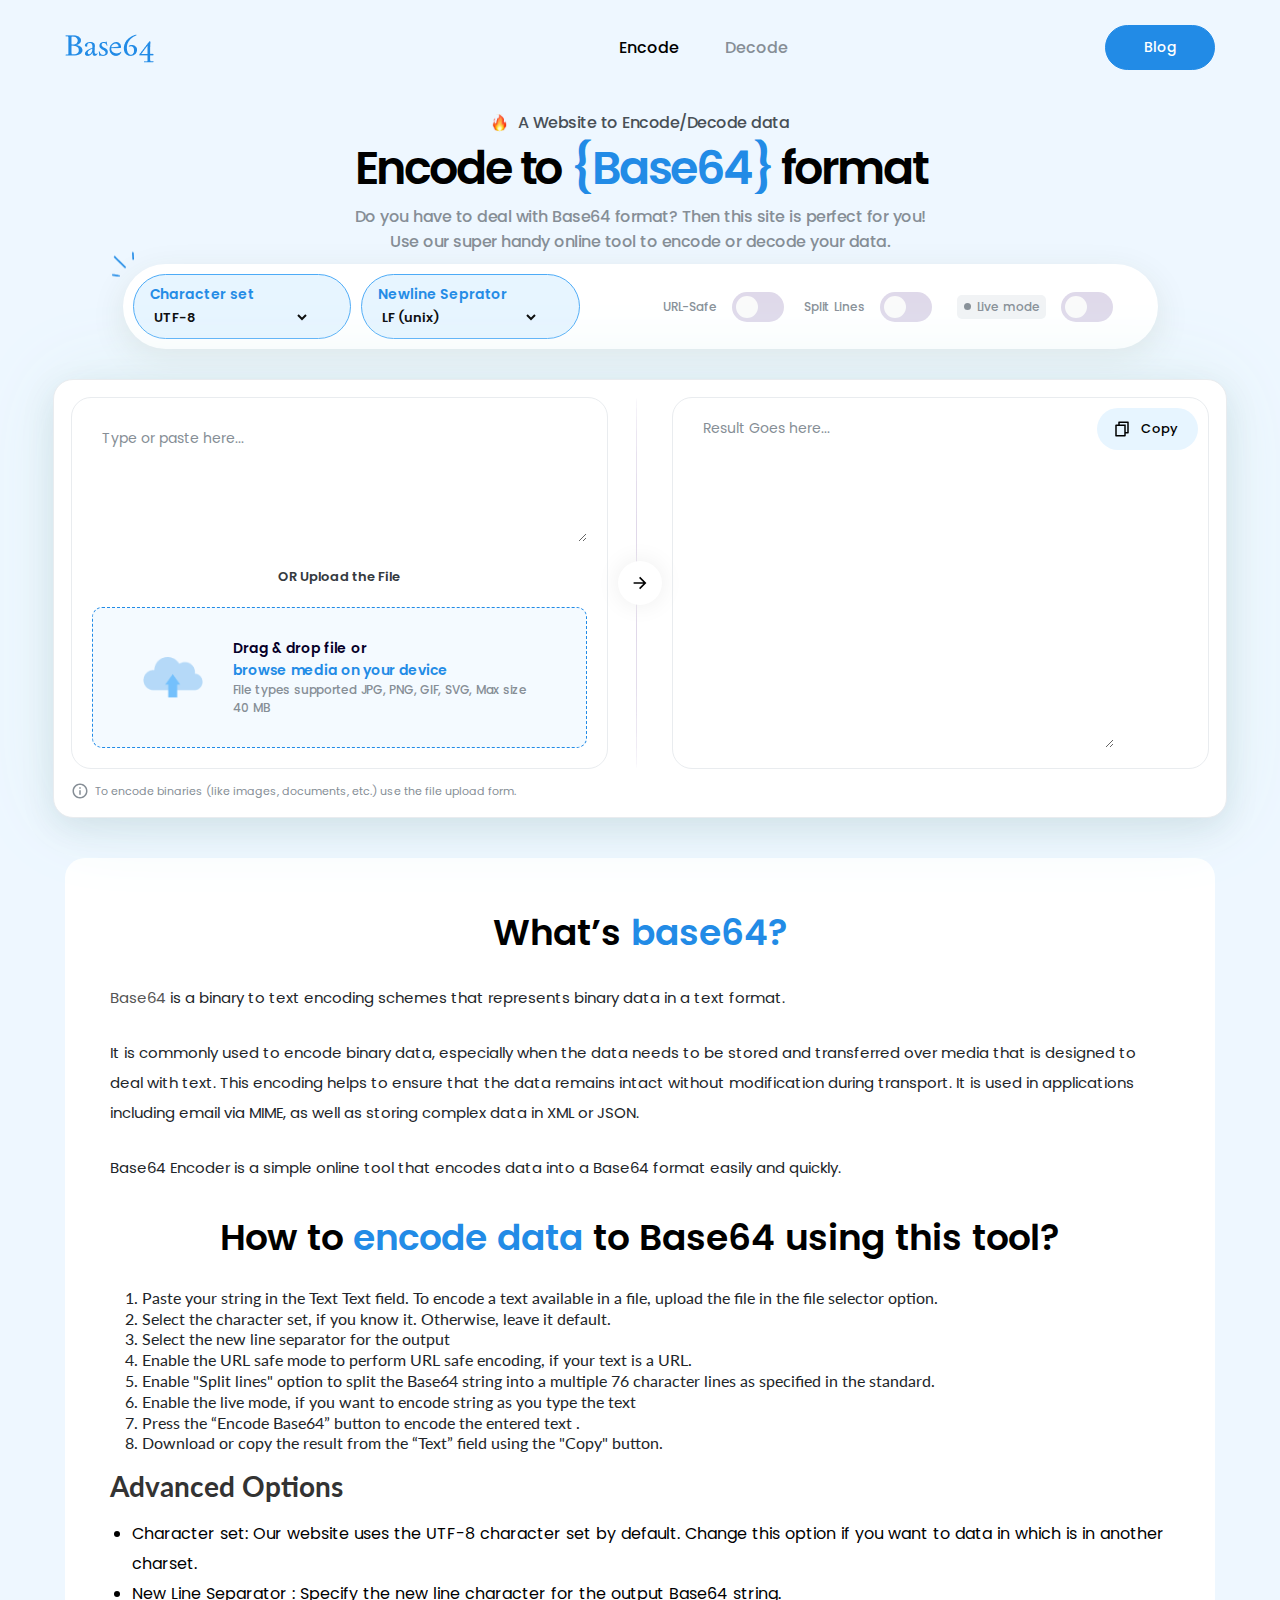
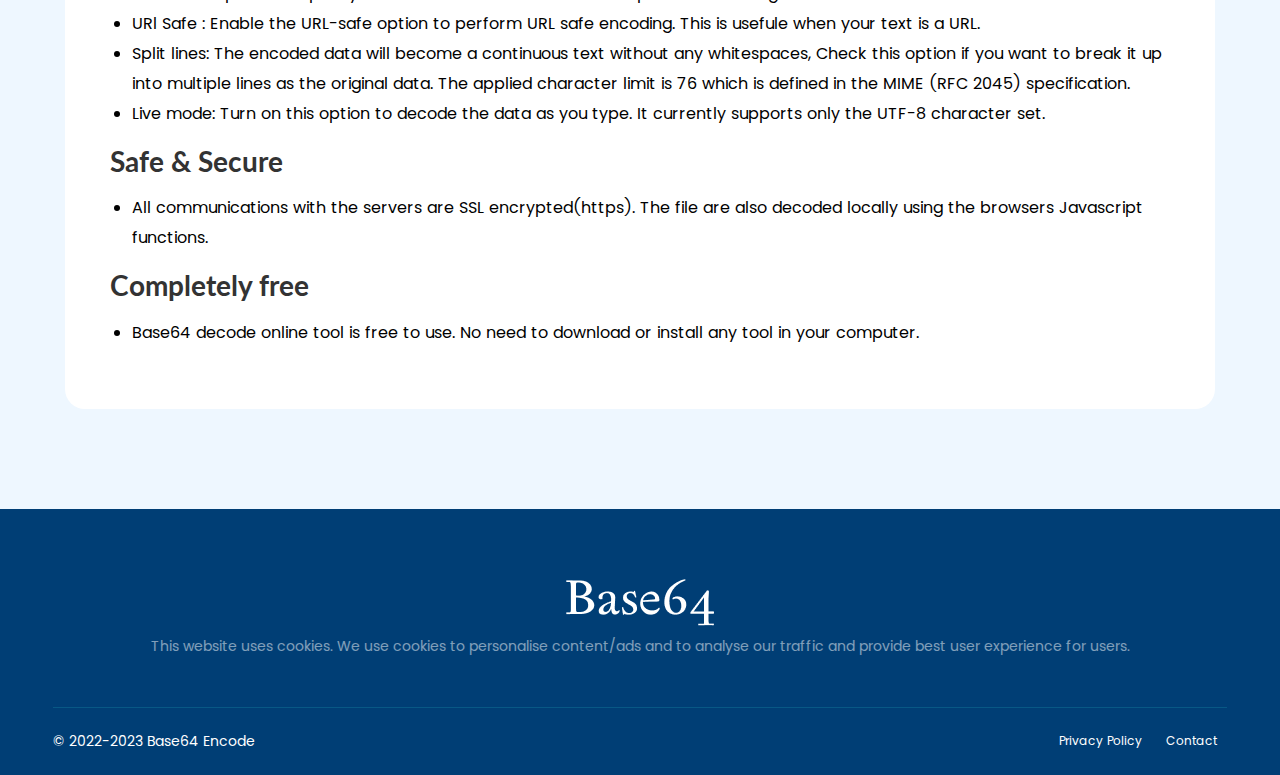
==== commit 2549fb41: "Removed solv attribution" ====
--- a/index.html
+++ b/index.html
@@ -251,8 +251,8 @@
 
                             <div class="livedemo">
                                 <h4 class="livedemos">Live mode</h4>
-                                <input type="checkbox" name="graduate" hidden="hidden" id="username3">
-                                <label class="switch" for="username3"></label>
+                                <input type="checkbox" name="livemode" hidden="hidden" id="livemode">
+                                <label class="switch" for="livemode"></label>
                             </div>
                         </div>
                     </div>
@@ -279,7 +279,7 @@
                                                     <label class="label">
                                                         <span class="browse-files">
                                                             <input type="file" class="default-file-input" name="files"
-                                                                id="files" onchange="readURL(this);" accept="image/*" />
+                                                                id="files" onchange="readURL(this);" accept="/*" />
                                                             <span class="browse-files-text"> browse
                                                                 media on your
                                                                 device
@@ -451,7 +451,7 @@
                     </span>
                     <ol>
                         <li itemprop="step" itemscope itemtype="https://schema.org/HowToStep">
-                            Paste your string in the Text Text field. To encode a text available in a file, upload the
+                            <span itemprop="text">Paste your string in the Text Text field. To encode a text available in a file, upload the
                             file in the file selector option.
                         </li>
                         <li itemprop="step" itemscope itemtype="https://schema.org/HowToStep">
@@ -534,7 +534,7 @@
                     <p> © 2022-2023 <a
                             href="/cdn-cgi/l/email-protection#503231233566643435333f343520223f10373d31393c7e333f3d">Base64
                             Encode</a></p>
-                    <p> Powered by solV. Technologies</a></p>
+                   
                     <div class="terms">
                         <div class="policy">
                             <a href="https://www.base64decode.pro/blog/privacy-policy/"> Privacy Policy</a>
@@ -565,27 +565,31 @@
         });
 
         $(document).ready(function () {
-            $('[name="graduate"]').change(function () {
+            $('[name="livemode"]').change(function () {
                 $('html').removeClass("uploadfile");
                 $('html').removeClass("fileuploadsmain");
                 $('.formcode').toggleClass("formcode3");
-                if ($('[name="graduate"]:checked').is(":checked")) {
+                if ($('[name="livemode"]:checked').is(":checked")) {
                     $("#fileuploadtitle, #uplod_file2, #encodebtns2,.file-upload-content").css(
                         "display", "none");
-                    $("textarea#base64,button#copy").css("display", "block")
+                    //$("textarea#base64,button#copy").css("display", "block");
+                    $("#fileuploadtitle, #uplod_file2, #encodebtns2, form#upload_form").css("display",
+                        "none");
+                    $(".upload h4, #upload_form").css("display", "none");
                 } else {
                     $("#fileuploadtitle, #uplod_file2, #encodebtns2, form#upload_form").css("display",
                         "block");
+                    $(".upload h4, #upload_form").css("display", "block");
                 }
             });
         });
-
+        
         $("#files").click(function () {
             $('html').addClass("fileuploads");
         })
 
         $(document).ready(function () {
-            $('#username3').click(function () {
+            $('#livemode').click(function () {
                 $('#encoded').val('');
                 $('#decoded').val('');
                 $('.livedemos').toggleClass('lived')
@@ -593,18 +597,54 @@
         });
 
         $(document).ready(function () {
+            $('#encoded').on("input", function(event) {
+             
+                if ($('#encoded').val() !== '') {
+                    $("#fileuploadtitle, #uplod_file2, #encodebtns2, form#upload_form").css("display",
+                        "none");
+                    $(".upload h4, #upload_form").css("display", "none");
+                    $('#encodebtns2').css({
+                        opacity: 9
+                    });
+
+                    
+                } else {
+                    var liveMode = document.getElementById('livemode').checked;
+                
+                    if(!liveMode){
+                    $("#fileuploadtitle, #uplod_file2, #encodebtns2, form#upload_form").css("display",
+                        "block");
+                    $(".upload h4, #upload_form").css("display", "block");
+                    $('#encodebtns2').css({
+                        opacity: 0.5
+                    });
+                }
+                    //clear the output once the input is cleared
+                    $('#base64').text("");   
+                }
+       
+            });
+
             $('#encoded').on('keyup', function () {
                 if ($('#encoded').val() !== '') {
+                    $("#fileuploadtitle, #uplod_file2, #encodebtns2, form#upload_form").css("display",
+                        "none");
                     $(".upload h4, #upload_form").css("display", "none");
                     $('#encodebtns2').css({
                         opacity: 9
                     });
                 } else {
+                    var liveMode = document.getElementById('livemode').checked;
+                
+                    if(!liveMode){
+                    $("#fileuploadtitle, #uplod_file2, #encodebtns2, form#upload_form").css("display",
+                        "block");
                     $(".upload h4, #upload_form").css("display", "block");
                     $('#encodebtns2').css({
                         opacity: 0.5
                     });
                 }
+                }
             })
         });
 
@@ -617,9 +657,6 @@
 
     <script>
        
-        $('#encoded').keyup(function () {
-            processChange();
-        });
 
         $('#encoded').on('drop', function (e) {
             e.preventDefault();
@@ -645,10 +682,14 @@
         
 
         $('#encoded').keyup(function () {
-            processChange();
-        });
-
-        $('#encodeded').on('drop', function (e) {
+            var liveMode = document.getElementById('livemode').checked;
+                //decode file only if live mode is unselected
+                if(liveMode){
+                    processChange();
+                }
+        });
+
+        $('#encoded').on('drop', function (e) {
             e.preventDefault();
             e.stopPropagation();
             var file = e.originalEvent.dataTransfer.files[0];
@@ -676,20 +717,15 @@
             var inputVal = $('#encoded').val();
             var selected = document.getElementById('files');
            
-            newVal = window.atob(inputVal);
+            newVal = window.btoa(inputVal);
             if (inputVal !==undefined && inputVal!=="") {
-              
-                $('#encodebtns').click(function () {
-                    $('#base64').text(newVal);
-                });
-                $('.formcode3').keyup(function () {
-                    $('#base64').text(newVal);
-                });
-                
-               
+                $('#base64').text(newVal);   
             } else {
-               
+                var liveMode = document.getElementById('livemode').checked;
+                //encode file only if live mode is unselected
+                if(!liveMode){
                 encodeFile();
+                }
             }
         }
         
@@ -764,15 +800,15 @@
             $('.image-upload-wrap').removeClass('image-dropping');
 
         });
-
+        var base64Text="";
         // .txt
         function encodeFile(e) {
             var file = document.getElementById('files').files[0];
           
             var reader = new FileReader();
             reader.addEventListener("load", () => {
-                
-                    sessionStorage.setItem("Base64String", reader.result);
+                base64Text =reader.result;
+                    //sessionStorage.setItem("Base64String", reader.result);
                 },
                 false
             );
@@ -781,7 +817,8 @@
 
         // download
         function downloadFile() {
-            const blob = new Blob([sessionStorage.getItem("Base64String")], {
+            //const blob = new Blob([sessionStorage.getItem("Base64String")], {
+                const blob = new Blob([base64Text], {
                 type: 'application/octet-stream'
             });
             const link = document.createElement('a');
